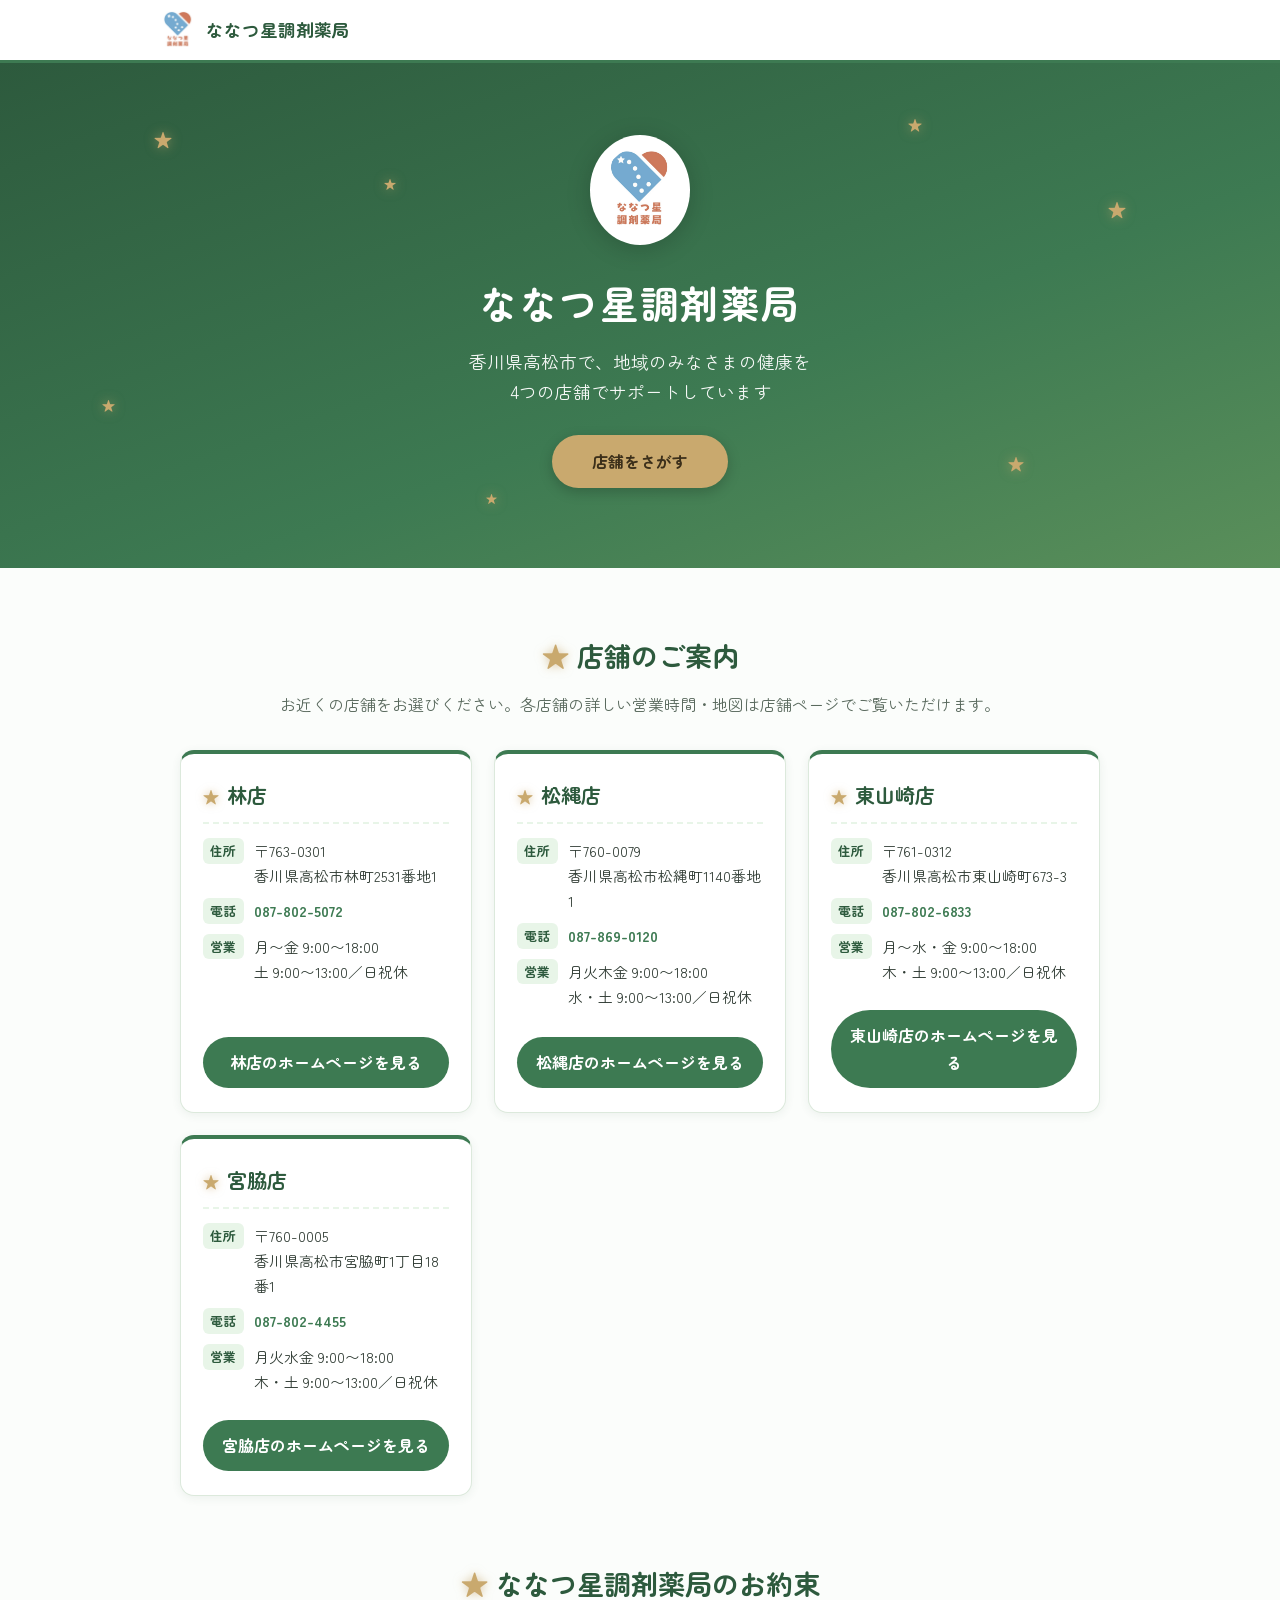
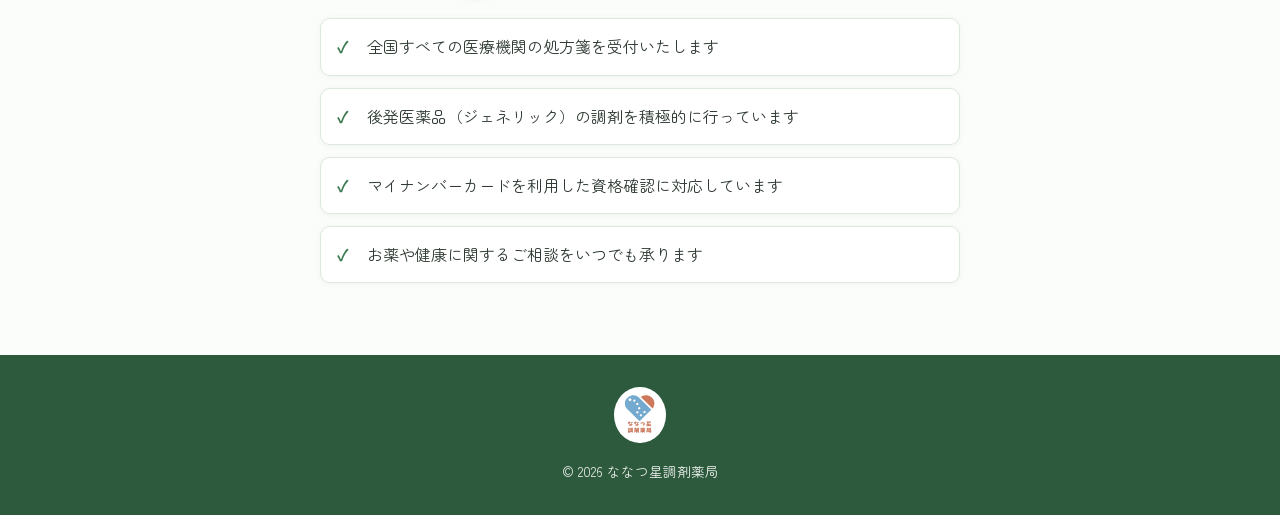
==== index.html @ d6afdfb5 "公式トップページ（4店舗ポータル）に置き換え 旧林店リダイレクトページを廃止し、ななつ星調剤薬局の公式トップ （林店・松縄店・東山崎店・宮脇店の案内ポータル）を配置。 sitemap.xml を追加し" ====
<!DOCTYPE html>
<html lang="ja">
<head>
  <meta charset="UTF-8">
  <meta name="viewport" content="width=device-width, initial-scale=1.0">
  <title>ななつ星調剤薬局｜香川県高松市の調剤薬局（林店・松縄店・東山崎店・宮脇店）</title>
  <meta name="description" content="ななつ星調剤薬局の公式サイト。香川県高松市に林店・松縄店・東山崎店・宮脇店の4店舗を展開。全国の処方箋を受付、後発医薬品の調剤も積極的に行っています。">
  <link rel="canonical" href="https://nanatsuboshi-pharmacy.github.io/">
  <meta property="og:title" content="ななつ星調剤薬局｜香川県高松市の調剤薬局">
  <meta property="og:description" content="香川県高松市の調剤薬局。林店・松縄店・東山崎店・宮脇店の4店舗でみなさまの健康をサポートします。">
  <meta property="og:type" content="website">
  <meta property="og:url" content="https://nanatsuboshi-pharmacy.github.io/">
  <meta property="og:locale" content="ja_JP">
  <link rel="preconnect" href="https://fonts.googleapis.com">
  <link rel="preconnect" href="https://fonts.gstatic.com" crossorigin>
  <link href="https://fonts.googleapis.com/css2?family=Zen+Maru+Gothic:wght@400;500;700&family=Noto+Sans+JP:wght@400;500;700&display=swap" rel="stylesheet">
  <link rel="stylesheet" href="style.css">
  <script type="application/ld+json">
  {
    "@context": "https://schema.org",
    "@type": "Organization",
    "name": "ななつ星調剤薬局",
    "url": "https://nanatsuboshi-pharmacy.github.io/",
    "logo": "https://nanatsuboshi-pharmacy.github.io/images/logo.png",
    "address": { "@type": "PostalAddress", "addressRegion": "香川県", "addressLocality": "高松市" },
    "subOrganization": [
      { "@type": "Pharmacy", "name": "ななつ星調剤薬局 林店", "telephone": "+81-87-802-5072", "url": "https://nanatsuboshi-hayashimachi.pages.dev/", "address": { "@type": "PostalAddress", "postalCode": "763-0301", "addressRegion": "香川県", "addressLocality": "高松市", "streetAddress": "林町2531番地1" } },
      { "@type": "Pharmacy", "name": "ななつ星調剤薬局 松縄店", "telephone": "+81-87-869-0120", "url": "https://nanatsuboshi-matsunawa.pages.dev/", "address": { "@type": "PostalAddress", "postalCode": "760-0079", "addressRegion": "香川県", "addressLocality": "高松市", "streetAddress": "松縄町1140番地1" } },
      { "@type": "Pharmacy", "name": "ななつ星調剤薬局 東山崎店", "telephone": "+81-87-802-6833", "url": "https://nanatsuboshi-higashiyamasaki.pages.dev/", "address": { "@type": "PostalAddress", "postalCode": "761-0312", "addressRegion": "香川県", "addressLocality": "高松市", "streetAddress": "東山崎町673-3" } },
      { "@type": "Pharmacy", "name": "ななつ星調剤薬局 宮脇店", "telephone": "+81-87-802-4455", "url": "https://nanatsuboshi-miyawaki.pages.dev/", "address": { "@type": "PostalAddress", "postalCode": "760-0005", "addressRegion": "香川県", "addressLocality": "高松市", "streetAddress": "宮脇町1丁目18番1" } }
    ]
  }
  </script>
</head>
<body>

  <header class="site-header">
    <div class="header-inner">
      <img src="images/logo.png" alt="ななつ星調剤薬局" class="header-logo">
      <span class="header-title">ななつ星調剤薬局</span>
    </div>
  </header>

  <section class="hero">
    <div class="hero-stars" aria-hidden="true">
      <span class="hero-star s1">★</span>
      <span class="hero-star s2">★</span>
      <span class="hero-star s3">★</span>
      <span class="hero-star s4">★</span>
      <span class="hero-star s5">★</span>
      <span class="hero-star s6">★</span>
      <span class="hero-star s7">★</span>
    </div>
    <div class="hero-content">
      <img src="images/logo.png" alt="ななつ星調剤薬局のロゴ" class="hero-logo">
      <h1 class="hero-title">ななつ星調剤薬局</h1>
      <p class="hero-copy">香川県高松市で、地域のみなさまの健康を<br>4つの店舗でサポートしています</p>
      <a href="#stores" class="hero-cta">店舗をさがす</a>
    </div>
  </section>

  <main>
    <section id="stores" class="stores-section">
      <h2 class="section-title"><span class="title-star" aria-hidden="true">★</span>店舗のご案内</h2>
      <p class="section-lead">お近くの店舗をお選びください。各店舗の詳しい営業時間・地図は店舗ページでご覧いただけます。</p>

      <div class="store-grid">

        <article class="store-card">
          <h3 class="store-name">林店</h3>
          <dl class="store-info">
            <div><dt>住所</dt><dd>〒763-0301<br>香川県高松市林町2531番地1</dd></div>
            <div><dt>電話</dt><dd><a href="tel:0878025072">087-802-5072</a></dd></div>
            <div><dt>営業</dt><dd>月〜金 9:00〜18:00<br>土 9:00〜13:00／日祝休</dd></div>
          </dl>
          <a class="store-link" href="https://nanatsuboshi-hayashimachi.pages.dev/">林店のホームページを見る</a>
        </article>

        <article class="store-card">
          <h3 class="store-name">松縄店</h3>
          <dl class="store-info">
            <div><dt>住所</dt><dd>〒760-0079<br>香川県高松市松縄町1140番地1</dd></div>
            <div><dt>電話</dt><dd><a href="tel:0878690120">087-869-0120</a></dd></div>
            <div><dt>営業</dt><dd>月火木金 9:00〜18:00<br>水・土 9:00〜13:00／日祝休</dd></div>
          </dl>
          <a class="store-link" href="https://nanatsuboshi-matsunawa.pages.dev/">松縄店のホームページを見る</a>
        </article>

        <article class="store-card">
          <h3 class="store-name">東山崎店</h3>
          <dl class="store-info">
            <div><dt>住所</dt><dd>〒761-0312<br>香川県高松市東山崎町673-3</dd></div>
            <div><dt>電話</dt><dd><a href="tel:0878026833">087-802-6833</a></dd></div>
            <div><dt>営業</dt><dd>月〜水・金 9:00〜18:00<br>木・土 9:00〜13:00／日祝休</dd></div>
          </dl>
          <a class="store-link" href="https://nanatsuboshi-higashiyamasaki.pages.dev/">東山崎店のホームページを見る</a>
        </article>

        <article class="store-card">
          <h3 class="store-name">宮脇店</h3>
          <dl class="store-info">
            <div><dt>住所</dt><dd>〒760-0005<br>香川県高松市宮脇町1丁目18番1</dd></div>
            <div><dt>電話</dt><dd><a href="tel:0878024455">087-802-4455</a></dd></div>
            <div><dt>営業</dt><dd>月火水金 9:00〜18:00<br>木・土 9:00〜13:00／日祝休</dd></div>
          </dl>
          <a class="store-link" href="https://nanatsuboshi-miyawaki.pages.dev/">宮脇店のホームページを見る</a>
        </article>

      </div>
    </section>

    <section class="features-section">
      <h2 class="section-title"><span class="title-star" aria-hidden="true">★</span>ななつ星調剤薬局のお約束</h2>
      <ul class="feature-list">
        <li>全国すべての医療機関の処方箋を受付いたします</li>
        <li>後発医薬品（ジェネリック）の調剤を積極的に行っています</li>
        <li>マイナンバーカードを利用した資格確認に対応しています</li>
        <li>お薬や健康に関するご相談をいつでも承ります</li>
      </ul>
    </section>
  </main>

  <footer class="site-footer">
    <img src="images/logo.png" alt="" class="footer-logo">
    <p>© <span id="year">2026</span> ななつ星調剤薬局</p>
  </footer>

  <script>document.getElementById('year').textContent = new Date().getFullYear();</script>
</body>
</html>
---- style.css ----
:root {
  --green-dark: #2d5a3d;
  --green-main: #3d7a52;
  --green-soft: #5a8f5a;
  --green-bg: #e8f5e8;
  --gold: #c9a96e;
  --gold-soft: rgba(201, 169, 110, 0.6);
  --text: #2f3b33;
  --white: #ffffff;
}

* { margin: 0; padding: 0; box-sizing: border-box; }

body {
  font-family: "Zen Maru Gothic", "Noto Sans JP", sans-serif;
  color: var(--text);
  background: #fbfdfb;
  line-height: 1.7;
}

img { max-width: 100%; height: auto; }
a { color: var(--green-main); }

/* ヘッダー */
.site-header {
  background: var(--white);
  border-bottom: 3px solid var(--green-main);
  padding: 10px 16px;
  position: sticky;
  top: 0;
  z-index: 10;
}
.header-inner {
  max-width: 960px;
  margin: 0 auto;
  display: flex;
  align-items: center;
  gap: 10px;
}
.header-logo { height: 40px; width: auto; }
.header-title {
  font-weight: 700;
  color: var(--green-dark);
  font-size: 1.1rem;
}

/* ヒーロー */
.hero {
  position: relative;
  background: linear-gradient(160deg, var(--green-dark) 0%, var(--green-main) 60%, var(--green-soft) 100%);
  color: var(--white);
  text-align: center;
  padding: 72px 20px 80px;
  overflow: hidden;
}
.hero-stars { position: absolute; inset: 0; pointer-events: none; }
.hero-star {
  position: absolute;
  color: var(--gold);
  text-shadow: 0 0 12px var(--gold-soft);
  animation: twinkle 3s ease-in-out infinite;
  font-size: 18px;
}
.hero-star.s1 { top: 12%; left: 12%; animation-delay: 0s; }
.hero-star.s2 { top: 22%; left: 30%; font-size: 12px; animation-delay: .5s; }
.hero-star.s3 { top: 10%; right: 28%; font-size: 14px; animation-delay: 1s; }
.hero-star.s4 { top: 26%; right: 12%; animation-delay: 1.5s; }
.hero-star.s5 { bottom: 30%; left: 8%; font-size: 13px; animation-delay: 2s; }
.hero-star.s6 { bottom: 18%; right: 20%; font-size: 16px; animation-delay: .8s; }
.hero-star.s7 { bottom: 12%; left: 38%; font-size: 11px; animation-delay: 1.8s; }
@keyframes twinkle {
  0%, 100% { opacity: .45; transform: scale(1); }
  50% { opacity: 1; transform: scale(1.25); }
}

.hero-content { position: relative; max-width: 720px; margin: 0 auto; }
.hero-logo {
  height: 110px;
  width: auto;
  background: var(--white);
  border-radius: 50%;
  padding: 12px;
  box-shadow: 0 4px 24px rgba(0, 0, 0, 0.18);
}
.hero-title {
  margin-top: 18px;
  font-size: clamp(1.7rem, 5vw, 2.4rem);
  font-weight: 700;
  letter-spacing: 0.06em;
}
.hero-copy { margin-top: 12px; font-size: clamp(.95rem, 2.8vw, 1.1rem); opacity: .95; }
.hero-cta {
  display: inline-block;
  margin-top: 28px;
  background: var(--gold);
  color: #3b2f1a;
  font-weight: 700;
  text-decoration: none;
  padding: 13px 40px;
  border-radius: 999px;
  box-shadow: 0 4px 14px rgba(0, 0, 0, 0.2);
  transition: transform .2s ease, box-shadow .2s ease;
}
.hero-cta:hover { transform: translateY(-2px); box-shadow: 0 6px 18px rgba(0, 0, 0, 0.25); }

/* セクション共通 */
main { max-width: 960px; margin: 0 auto; padding: 0 20px; }
.section-title {
  text-align: center;
  color: var(--green-dark);
  font-size: clamp(1.3rem, 4vw, 1.7rem);
  margin: 64px 0 12px;
}
.title-star {
  color: var(--gold);
  margin-right: 8px;
  text-shadow: 0 0 10px var(--gold-soft);
}
.section-lead { text-align: center; color: #5a6a5e; margin-bottom: 32px; }

/* 店舗カード */
.store-grid {
  display: grid;
  grid-template-columns: repeat(auto-fit, minmax(260px, 1fr));
  gap: 22px;
}
.store-card {
  background: var(--white);
  border: 1px solid #dce9dc;
  border-top: 4px solid var(--green-main);
  border-radius: 14px;
  padding: 24px 22px;
  box-shadow: 0 2px 10px rgba(45, 90, 61, 0.08);
  display: flex;
  flex-direction: column;
  transition: transform .2s ease, box-shadow .2s ease;
}
.store-card:hover { transform: translateY(-3px); box-shadow: 0 8px 20px rgba(45, 90, 61, 0.15); }
.store-name {
  color: var(--green-dark);
  font-size: 1.25rem;
  padding-bottom: 10px;
  margin-bottom: 14px;
  border-bottom: 2px dashed var(--green-bg);
}
.store-name::before {
  content: "★";
  color: var(--gold);
  margin-right: 8px;
  font-size: 1rem;
  text-shadow: 0 0 8px var(--gold-soft);
}
.store-info { flex: 1; font-size: .92rem; }
.store-info > div { display: flex; gap: 10px; margin-bottom: 10px; }
.store-info dt {
  flex: 0 0 3.2em;
  background: var(--green-bg);
  color: var(--green-dark);
  font-weight: 700;
  text-align: center;
  border-radius: 6px;
  font-size: .8rem;
  height: fit-content;
  padding: 2px 0;
}
.store-info dd a { font-weight: 700; text-decoration: none; }
.store-link {
  display: block;
  text-align: center;
  margin-top: 16px;
  background: var(--green-main);
  color: var(--white);
  text-decoration: none;
  font-weight: 700;
  padding: 12px;
  border-radius: 999px;
  transition: background .2s ease;
}
.store-link:hover { background: var(--green-dark); }

/* お約束 */
.features-section { margin-bottom: 72px; }
.feature-list {
  max-width: 640px;
  margin: 0 auto;
  list-style: none;
}
.feature-list li {
  background: var(--white);
  border: 1px solid #dce9dc;
  border-radius: 10px;
  padding: 14px 18px 14px 46px;
  margin-bottom: 12px;
  position: relative;
  box-shadow: 0 1px 6px rgba(45, 90, 61, 0.06);
}
.feature-list li::before {
  content: "✓";
  position: absolute;
  left: 16px;
  color: var(--green-main);
  font-weight: 700;
}

/* フッター */
.site-footer {
  background: var(--green-dark);
  color: var(--white);
  text-align: center;
  padding: 32px 20px;
}
.footer-logo {
  height: 56px;
  width: auto;
  background: var(--white);
  border-radius: 50%;
  padding: 6px;
  margin-bottom: 10px;
}
.site-footer p { font-size: .85rem; opacity: .9; }

@media (max-width: 480px) {
  .hero { padding: 56px 16px 64px; }
  .hero-logo { height: 90px; }
}
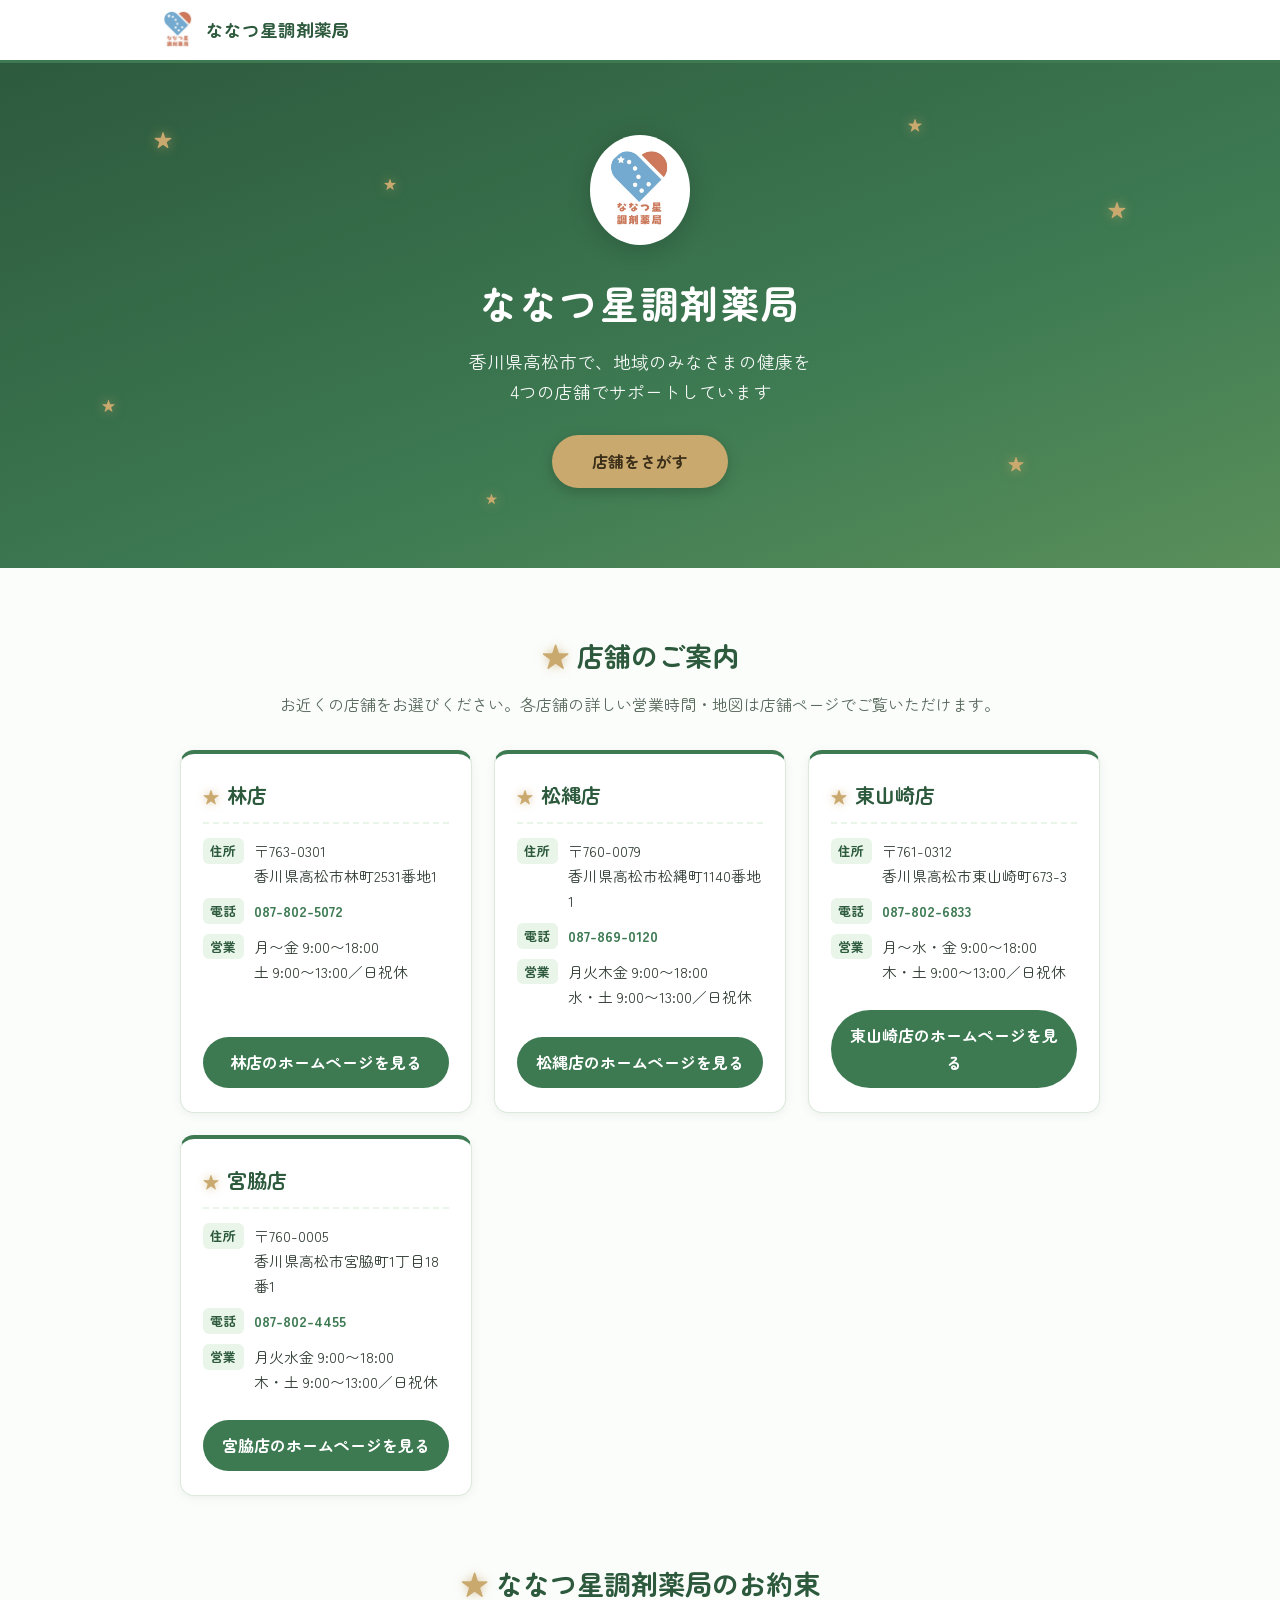
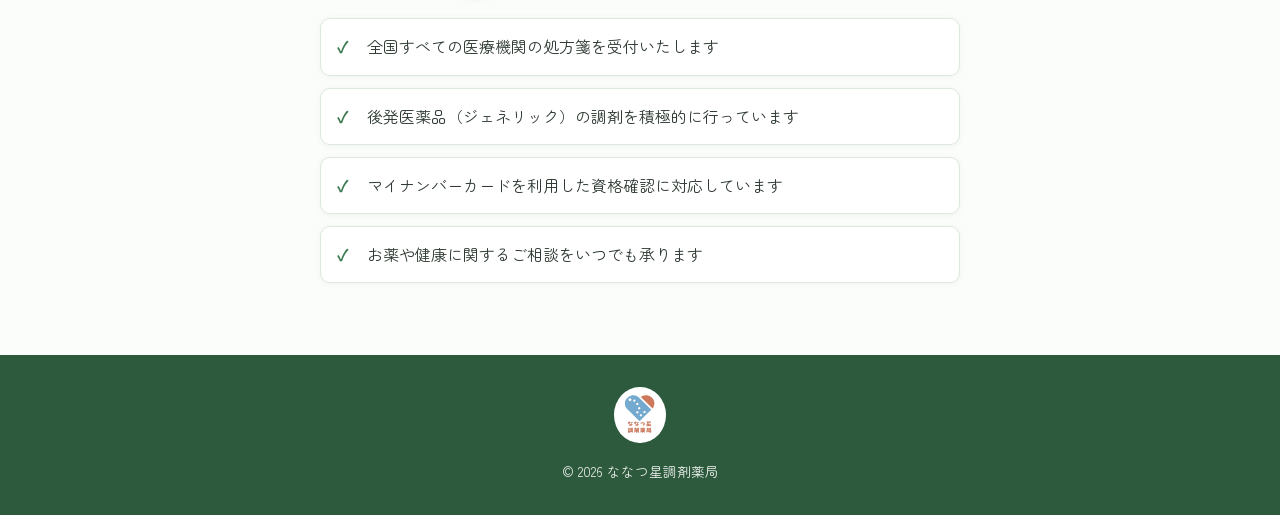
==== commit e7918909: "SEO改善: OGP画像・サイト名・Twitterカード情報を追加 SNS共有時にロゴ画像が表示されるよう og:image を追加。 あわせて og:site_name, twitter:card " ====
--- a/index.html
+++ b/index.html
@@ -11,6 +11,9 @@
   <meta property="og:type" content="website">
   <meta property="og:url" content="https://nanatsuboshi-pharmacy.github.io/">
   <meta property="og:locale" content="ja_JP">
+  <meta property="og:image" content="https://nanatsuboshi-pharmacy.github.io/images/logo.png">
+  <meta property="og:site_name" content="ななつ星調剤薬局">
+  <meta name="twitter:card" content="summary">
   <link rel="preconnect" href="https://fonts.googleapis.com">
   <link rel="preconnect" href="https://fonts.gstatic.com" crossorigin>
   <link href="https://fonts.googleapis.com/css2?family=Zen+Maru+Gothic:wght@400;500;700&family=Noto+Sans+JP:wght@400;500;700&display=swap" rel="stylesheet">
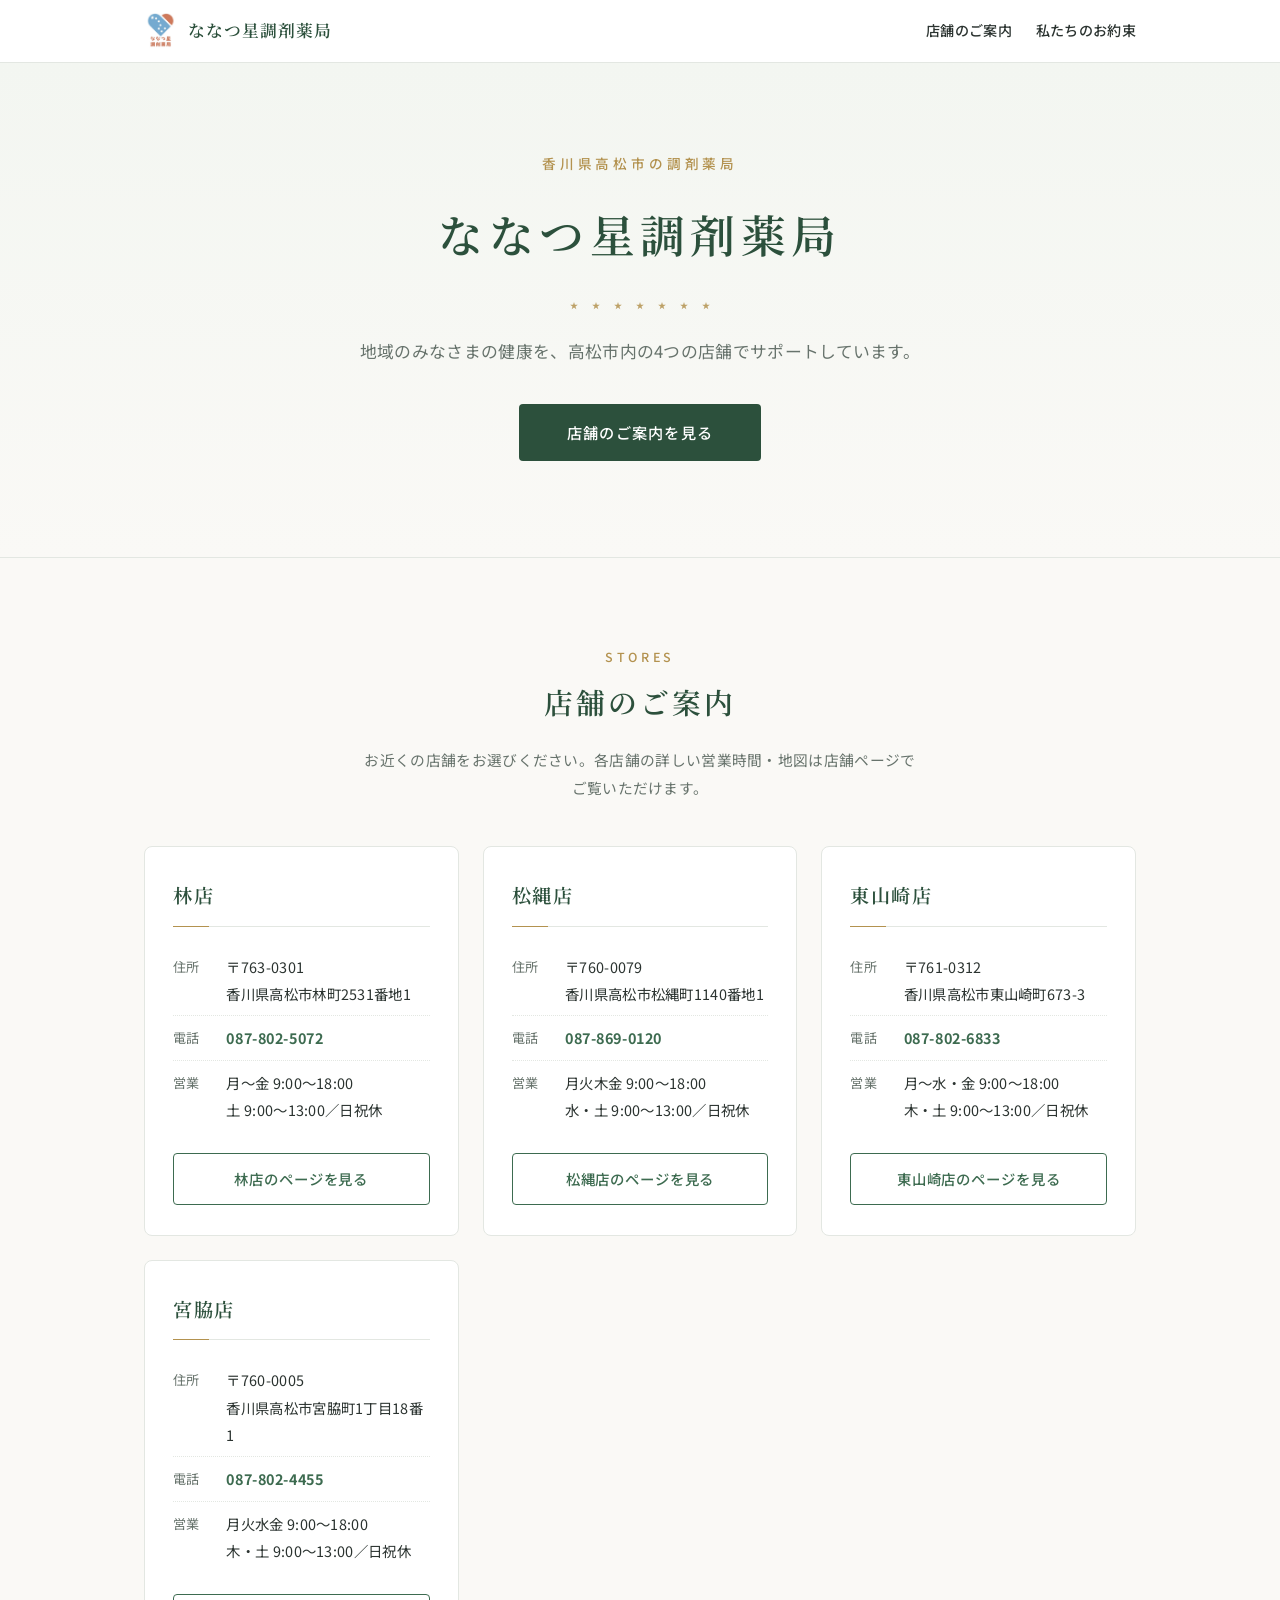
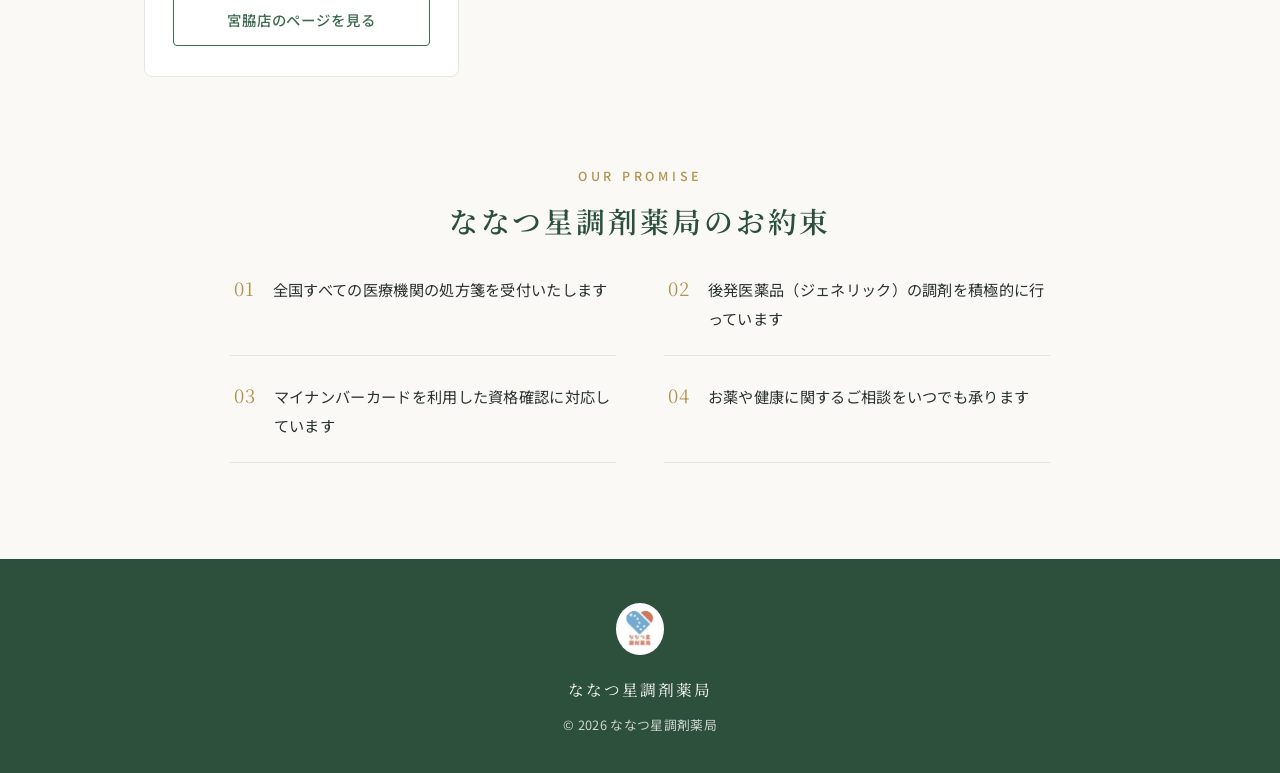
==== commit 9b18abeb: "デザイン全面リニューアル：落ち着いたプロフェッショナルな配色・書体に変更 Co-Authored-By: Claude Fable 5 <noreply@anthropic.com>" ====
--- a/index.html
+++ b/index.html
@@ -16,8 +16,16 @@
   <meta name="twitter:card" content="summary">
   <link rel="preconnect" href="https://fonts.googleapis.com">
   <link rel="preconnect" href="https://fonts.gstatic.com" crossorigin>
-  <link href="https://fonts.googleapis.com/css2?family=Zen+Maru+Gothic:wght@400;500;700&family=Noto+Sans+JP:wght@400;500;700&display=swap" rel="stylesheet">
+  <link href="https://fonts.googleapis.com/css2?family=Noto+Serif+JP:wght@500;600&family=Noto+Sans+JP:wght@400;500;700&display=swap" rel="stylesheet">
   <link rel="stylesheet" href="style.css">
+  <script type="application/ld+json">
+  {
+    "@context": "https://schema.org",
+    "@type": "WebSite",
+    "name": "ななつ星調剤薬局",
+    "url": "https://nanatsuboshi-pharmacy.github.io/"
+  }
+  </script>
   <script type="application/ld+json">
   {
     "@context": "https://schema.org",
@@ -39,32 +47,35 @@
 
   <header class="site-header">
     <div class="header-inner">
-      <img src="images/logo.png" alt="ななつ星調剤薬局" class="header-logo">
-      <span class="header-title">ななつ星調剤薬局</span>
+      <a href="#" class="header-brand">
+        <img src="images/logo.png" alt="ななつ星調剤薬局" class="header-logo">
+        <span class="header-title">ななつ星調剤薬局</span>
+      </a>
+      <nav class="header-nav" aria-label="サイト内メニュー">
+        <a href="#stores">店舗のご案内</a>
+        <a href="#promise">私たちのお約束</a>
+      </nav>
     </div>
   </header>
 
   <section class="hero">
-    <div class="hero-stars" aria-hidden="true">
-      <span class="hero-star s1">★</span>
-      <span class="hero-star s2">★</span>
-      <span class="hero-star s3">★</span>
-      <span class="hero-star s4">★</span>
-      <span class="hero-star s5">★</span>
-      <span class="hero-star s6">★</span>
-      <span class="hero-star s7">★</span>
-    </div>
-    <div class="hero-content">
-      <img src="images/logo.png" alt="ななつ星調剤薬局のロゴ" class="hero-logo">
+    <div class="hero-inner">
+      <p class="hero-eyebrow">香川県高松市の調剤薬局</p>
       <h1 class="hero-title">ななつ星調剤薬局</h1>
-      <p class="hero-copy">香川県高松市で、地域のみなさまの健康を<br>4つの店舗でサポートしています</p>
-      <a href="#stores" class="hero-cta">店舗をさがす</a>
+      <div class="hero-stars" aria-hidden="true">
+        <span></span><span></span><span></span><span></span><span></span><span></span><span></span>
+      </div>
+      <p class="hero-copy">地域のみなさまの健康を、高松市内の4つの店舗でサポートしています。</p>
+      <a href="#stores" class="hero-cta">店舗のご案内を見る</a>
     </div>
   </section>
 
   <main>
     <section id="stores" class="stores-section">
-      <h2 class="section-title"><span class="title-star" aria-hidden="true">★</span>店舗のご案内</h2>
+      <div class="section-head">
+        <p class="section-en">STORES</p>
+        <h2 class="section-title">店舗のご案内</h2>
+      </div>
       <p class="section-lead">お近くの店舗をお選びください。各店舗の詳しい営業時間・地図は店舗ページでご覧いただけます。</p>
 
       <div class="store-grid">
@@ -76,7 +87,7 @@
             <div><dt>電話</dt><dd><a href="tel:0878025072">087-802-5072</a></dd></div>
             <div><dt>営業</dt><dd>月〜金 9:00〜18:00<br>土 9:00〜13:00／日祝休</dd></div>
           </dl>
-          <a class="store-link" href="https://nanatsuboshi-hayashimachi.pages.dev/">林店のホームページを見る</a>
+          <a class="store-link" href="https://nanatsuboshi-hayashimachi.pages.dev/">林店のページを見る</a>
         </article>
 
         <article class="store-card">
@@ -86,7 +97,7 @@
             <div><dt>電話</dt><dd><a href="tel:0878690120">087-869-0120</a></dd></div>
             <div><dt>営業</dt><dd>月火木金 9:00〜18:00<br>水・土 9:00〜13:00／日祝休</dd></div>
           </dl>
-          <a class="store-link" href="https://nanatsuboshi-matsunawa.pages.dev/">松縄店のホームページを見る</a>
+          <a class="store-link" href="https://nanatsuboshi-matsunawa.pages.dev/">松縄店のページを見る</a>
         </article>
 
         <article class="store-card">
@@ -96,7 +107,7 @@
             <div><dt>電話</dt><dd><a href="tel:0878026833">087-802-6833</a></dd></div>
             <div><dt>営業</dt><dd>月〜水・金 9:00〜18:00<br>木・土 9:00〜13:00／日祝休</dd></div>
           </dl>
-          <a class="store-link" href="https://nanatsuboshi-higashiyamasaki.pages.dev/">東山崎店のホームページを見る</a>
+          <a class="store-link" href="https://nanatsuboshi-higashiyamasaki.pages.dev/">東山崎店のページを見る</a>
         </article>
 
         <article class="store-card">
@@ -106,26 +117,42 @@
             <div><dt>電話</dt><dd><a href="tel:0878024455">087-802-4455</a></dd></div>
             <div><dt>営業</dt><dd>月火水金 9:00〜18:00<br>木・土 9:00〜13:00／日祝休</dd></div>
           </dl>
-          <a class="store-link" href="https://nanatsuboshi-miyawaki.pages.dev/">宮脇店のホームページを見る</a>
+          <a class="store-link" href="https://nanatsuboshi-miyawaki.pages.dev/">宮脇店のページを見る</a>
         </article>
 
       </div>
     </section>
 
-    <section class="features-section">
-      <h2 class="section-title"><span class="title-star" aria-hidden="true">★</span>ななつ星調剤薬局のお約束</h2>
-      <ul class="feature-list">
-        <li>全国すべての医療機関の処方箋を受付いたします</li>
-        <li>後発医薬品（ジェネリック）の調剤を積極的に行っています</li>
-        <li>マイナンバーカードを利用した資格確認に対応しています</li>
-        <li>お薬や健康に関するご相談をいつでも承ります</li>
-      </ul>
+    <section id="promise" class="promise-section">
+      <div class="section-head">
+        <p class="section-en">OUR PROMISE</p>
+        <h2 class="section-title">ななつ星調剤薬局のお約束</h2>
+      </div>
+      <div class="promise-grid">
+        <div class="promise-item">
+          <p class="promise-num">01</p>
+          <p class="promise-text">全国すべての医療機関の処方箋を受付いたします</p>
+        </div>
+        <div class="promise-item">
+          <p class="promise-num">02</p>
+          <p class="promise-text">後発医薬品（ジェネリック）の調剤を積極的に行っています</p>
+        </div>
+        <div class="promise-item">
+          <p class="promise-num">03</p>
+          <p class="promise-text">マイナンバーカードを利用した資格確認に対応しています</p>
+        </div>
+        <div class="promise-item">
+          <p class="promise-num">04</p>
+          <p class="promise-text">お薬や健康に関するご相談をいつでも承ります</p>
+        </div>
+      </div>
     </section>
   </main>
 
   <footer class="site-footer">
     <img src="images/logo.png" alt="" class="footer-logo">
-    <p>© <span id="year">2026</span> ななつ星調剤薬局</p>
+    <p class="footer-name">ななつ星調剤薬局</p>
+    <p class="footer-copy">© <span id="year">2026</span> ななつ星調剤薬局</p>
   </footer>
 
   <script>document.getElementById('year').textContent = new Date().getFullYear();</script>
--- a/style.css
+++ b/style.css
@@ -1,225 +1,272 @@
 :root {
-  --green-dark: #2d5a3d;
-  --green-main: #3d7a52;
-  --green-soft: #5a8f5a;
-  --green-bg: #e8f5e8;
-  --gold: #c9a96e;
-  --gold-soft: rgba(201, 169, 110, 0.6);
-  --text: #2f3b33;
+  --green-dark: #2c503c;
+  --green: #3d6b50;
+  --green-pale: #f0f4ef;
+  --gold: #b3924f;
+  --ink: #2b3330;
+  --sub: #67736c;
+  --line: #e3e7e2;
+  --bg: #faf9f6;
   --white: #ffffff;
 }
 
 * { margin: 0; padding: 0; box-sizing: border-box; }
 
+html { scroll-behavior: smooth; }
+
 body {
-  font-family: "Zen Maru Gothic", "Noto Sans JP", sans-serif;
-  color: var(--text);
-  background: #fbfdfb;
-  line-height: 1.7;
+  font-family: "Noto Sans JP", sans-serif;
+  color: var(--ink);
+  background: var(--bg);
+  line-height: 1.9;
+  letter-spacing: 0.02em;
+  font-size: 15.5px;
 }
 
 img { max-width: 100%; height: auto; }
-a { color: var(--green-main); }
+a { color: var(--green); }
 
 /* ヘッダー */
 .site-header {
-  background: var(--white);
-  border-bottom: 3px solid var(--green-main);
-  padding: 10px 16px;
+  background: rgba(255, 255, 255, 0.96);
+  border-bottom: 1px solid var(--line);
   position: sticky;
   top: 0;
   z-index: 10;
+  backdrop-filter: blur(6px);
 }
 .header-inner {
-  max-width: 960px;
+  max-width: 1040px;
   margin: 0 auto;
+  padding: 12px 24px;
+  display: flex;
+  align-items: center;
+  justify-content: space-between;
+  gap: 16px;
+}
+.header-brand {
   display: flex;
   align-items: center;
   gap: 10px;
-}
-.header-logo { height: 40px; width: auto; }
+  text-decoration: none;
+}
+.header-logo { height: 38px; width: auto; }
 .header-title {
-  font-weight: 700;
-  color: var(--green-dark);
-  font-size: 1.1rem;
-}
+  font-family: "Noto Serif JP", serif;
+  font-weight: 600;
+  color: var(--green-dark);
+  font-size: 1.05rem;
+  letter-spacing: 0.06em;
+}
+.header-nav { display: flex; gap: 24px; }
+.header-nav a {
+  color: var(--ink);
+  text-decoration: none;
+  font-size: 0.88rem;
+  font-weight: 500;
+  padding: 4px 0;
+  border-bottom: 2px solid transparent;
+  transition: border-color 0.2s ease, color 0.2s ease;
+}
+.header-nav a:hover { color: var(--green); border-bottom-color: var(--gold); }
 
 /* ヒーロー */
 .hero {
-  position: relative;
-  background: linear-gradient(160deg, var(--green-dark) 0%, var(--green-main) 60%, var(--green-soft) 100%);
-  color: var(--white);
-  text-align: center;
-  padding: 72px 20px 80px;
-  overflow: hidden;
-}
-.hero-stars { position: absolute; inset: 0; pointer-events: none; }
-.hero-star {
-  position: absolute;
+  background: linear-gradient(180deg, #f3f6f1 0%, var(--bg) 100%);
+  border-bottom: 1px solid var(--line);
+  text-align: center;
+  padding: 88px 24px 96px;
+}
+.hero-inner { max-width: 720px; margin: 0 auto; }
+.hero-eyebrow {
   color: var(--gold);
-  text-shadow: 0 0 12px var(--gold-soft);
-  animation: twinkle 3s ease-in-out infinite;
-  font-size: 18px;
-}
-.hero-star.s1 { top: 12%; left: 12%; animation-delay: 0s; }
-.hero-star.s2 { top: 22%; left: 30%; font-size: 12px; animation-delay: .5s; }
-.hero-star.s3 { top: 10%; right: 28%; font-size: 14px; animation-delay: 1s; }
-.hero-star.s4 { top: 26%; right: 12%; animation-delay: 1.5s; }
-.hero-star.s5 { bottom: 30%; left: 8%; font-size: 13px; animation-delay: 2s; }
-.hero-star.s6 { bottom: 18%; right: 20%; font-size: 16px; animation-delay: .8s; }
-.hero-star.s7 { bottom: 12%; left: 38%; font-size: 11px; animation-delay: 1.8s; }
-@keyframes twinkle {
-  0%, 100% { opacity: .45; transform: scale(1); }
-  50% { opacity: 1; transform: scale(1.25); }
-}
-
-.hero-content { position: relative; max-width: 720px; margin: 0 auto; }
-.hero-logo {
-  height: 110px;
-  width: auto;
-  background: var(--white);
-  border-radius: 50%;
-  padding: 12px;
-  box-shadow: 0 4px 24px rgba(0, 0, 0, 0.18);
+  font-size: 0.85rem;
+  font-weight: 500;
+  letter-spacing: 0.28em;
 }
 .hero-title {
-  margin-top: 18px;
-  font-size: clamp(1.7rem, 5vw, 2.4rem);
-  font-weight: 700;
-  letter-spacing: 0.06em;
-}
-.hero-copy { margin-top: 12px; font-size: clamp(.95rem, 2.8vw, 1.1rem); opacity: .95; }
+  font-family: "Noto Serif JP", serif;
+  font-weight: 600;
+  color: var(--green-dark);
+  font-size: clamp(1.9rem, 5.5vw, 2.8rem);
+  letter-spacing: 0.12em;
+  margin-top: 14px;
+}
+.hero-stars {
+  display: flex;
+  justify-content: center;
+  gap: 14px;
+  margin: 26px 0;
+}
+.hero-stars span {
+  width: 8px;
+  height: 8px;
+  background: var(--gold);
+  clip-path: polygon(50% 0%, 61% 35%, 98% 35%, 68% 57%, 79% 91%, 50% 70%, 21% 91%, 32% 57%, 2% 35%, 39% 35%);
+  opacity: 0.85;
+}
+.hero-copy {
+  color: var(--sub);
+  font-size: clamp(0.95rem, 2.6vw, 1.05rem);
+}
 .hero-cta {
   display: inline-block;
-  margin-top: 28px;
-  background: var(--gold);
-  color: #3b2f1a;
-  font-weight: 700;
-  text-decoration: none;
-  padding: 13px 40px;
-  border-radius: 999px;
-  box-shadow: 0 4px 14px rgba(0, 0, 0, 0.2);
-  transition: transform .2s ease, box-shadow .2s ease;
-}
-.hero-cta:hover { transform: translateY(-2px); box-shadow: 0 6px 18px rgba(0, 0, 0, 0.25); }
+  margin-top: 36px;
+  background: var(--green-dark);
+  color: var(--white);
+  text-decoration: none;
+  font-weight: 500;
+  font-size: 0.95rem;
+  letter-spacing: 0.08em;
+  padding: 14px 48px;
+  border-radius: 4px;
+  transition: background 0.2s ease;
+}
+.hero-cta:hover { background: var(--green); }
 
 /* セクション共通 */
-main { max-width: 960px; margin: 0 auto; padding: 0 20px; }
+main { max-width: 1040px; margin: 0 auto; padding: 0 24px; }
+.section-head { text-align: center; margin-top: 88px; }
+.section-en {
+  color: var(--gold);
+  font-size: 0.78rem;
+  font-weight: 500;
+  letter-spacing: 0.3em;
+}
 .section-title {
-  text-align: center;
-  color: var(--green-dark);
-  font-size: clamp(1.3rem, 4vw, 1.7rem);
-  margin: 64px 0 12px;
-}
-.title-star {
-  color: var(--gold);
-  margin-right: 8px;
-  text-shadow: 0 0 10px var(--gold-soft);
-}
-.section-lead { text-align: center; color: #5a6a5e; margin-bottom: 32px; }
+  font-family: "Noto Serif JP", serif;
+  font-weight: 600;
+  color: var(--green-dark);
+  font-size: clamp(1.4rem, 4vw, 1.8rem);
+  letter-spacing: 0.1em;
+  margin-top: 6px;
+}
+.section-lead {
+  text-align: center;
+  color: var(--sub);
+  font-size: 0.92rem;
+  margin: 16px auto 44px;
+  max-width: 560px;
+}
 
 /* 店舗カード */
 .store-grid {
   display: grid;
-  grid-template-columns: repeat(auto-fit, minmax(260px, 1fr));
-  gap: 22px;
+  grid-template-columns: repeat(auto-fit, minmax(280px, 1fr));
+  gap: 24px;
 }
 .store-card {
   background: var(--white);
-  border: 1px solid #dce9dc;
-  border-top: 4px solid var(--green-main);
-  border-radius: 14px;
-  padding: 24px 22px;
-  box-shadow: 0 2px 10px rgba(45, 90, 61, 0.08);
+  border: 1px solid var(--line);
+  border-radius: 8px;
+  padding: 30px 28px;
   display: flex;
   flex-direction: column;
-  transition: transform .2s ease, box-shadow .2s ease;
-}
-.store-card:hover { transform: translateY(-3px); box-shadow: 0 8px 20px rgba(45, 90, 61, 0.15); }
+  transition: box-shadow 0.25s ease;
+}
+.store-card:hover { box-shadow: 0 6px 24px rgba(44, 80, 60, 0.1); }
 .store-name {
-  color: var(--green-dark);
-  font-size: 1.25rem;
-  padding-bottom: 10px;
-  margin-bottom: 14px;
-  border-bottom: 2px dashed var(--green-bg);
-}
-.store-name::before {
-  content: "★";
-  color: var(--gold);
-  margin-right: 8px;
-  font-size: 1rem;
-  text-shadow: 0 0 8px var(--gold-soft);
-}
-.store-info { flex: 1; font-size: .92rem; }
-.store-info > div { display: flex; gap: 10px; margin-bottom: 10px; }
+  font-family: "Noto Serif JP", serif;
+  font-weight: 600;
+  color: var(--green-dark);
+  font-size: 1.2rem;
+  letter-spacing: 0.08em;
+  padding-bottom: 12px;
+  margin-bottom: 18px;
+  border-bottom: 1px solid var(--line);
+  position: relative;
+}
+.store-name::after {
+  content: "";
+  position: absolute;
+  left: 0;
+  bottom: -1px;
+  width: 36px;
+  height: 1px;
+  background: var(--gold);
+}
+.store-info { flex: 1; font-size: 0.9rem; }
+.store-info > div {
+  display: flex;
+  gap: 14px;
+  padding: 8px 0;
+  border-bottom: 1px dotted var(--line);
+}
+.store-info > div:last-child { border-bottom: none; }
 .store-info dt {
-  flex: 0 0 3.2em;
-  background: var(--green-bg);
-  color: var(--green-dark);
-  font-weight: 700;
-  text-align: center;
-  border-radius: 6px;
-  font-size: .8rem;
-  height: fit-content;
-  padding: 2px 0;
-}
-.store-info dd a { font-weight: 700; text-decoration: none; }
+  flex: 0 0 3em;
+  color: var(--sub);
+  font-size: 0.82rem;
+  padding-top: 2px;
+}
+.store-info dd a { font-weight: 700; text-decoration: none; letter-spacing: 0.04em; }
 .store-link {
   display: block;
   text-align: center;
-  margin-top: 16px;
-  background: var(--green-main);
-  color: var(--white);
-  text-decoration: none;
-  font-weight: 700;
-  padding: 12px;
-  border-radius: 999px;
-  transition: background .2s ease;
-}
-.store-link:hover { background: var(--green-dark); }
+  margin-top: 22px;
+  border: 1px solid var(--green);
+  color: var(--green);
+  background: transparent;
+  text-decoration: none;
+  font-weight: 500;
+  font-size: 0.9rem;
+  letter-spacing: 0.06em;
+  padding: 11px;
+  border-radius: 4px;
+  transition: background 0.2s ease, color 0.2s ease;
+}
+.store-link:hover { background: var(--green); color: var(--white); }
 
 /* お約束 */
-.features-section { margin-bottom: 72px; }
-.feature-list {
-  max-width: 640px;
+.promise-section { margin-bottom: 96px; }
+.promise-grid {
+  max-width: 820px;
   margin: 0 auto;
-  list-style: none;
-}
-.feature-list li {
-  background: var(--white);
-  border: 1px solid #dce9dc;
-  border-radius: 10px;
-  padding: 14px 18px 14px 46px;
-  margin-bottom: 12px;
-  position: relative;
-  box-shadow: 0 1px 6px rgba(45, 90, 61, 0.06);
-}
-.feature-list li::before {
-  content: "✓";
-  position: absolute;
-  left: 16px;
-  color: var(--green-main);
-  font-weight: 700;
-}
+  display: grid;
+  grid-template-columns: 1fr 1fr;
+  gap: 0 48px;
+}
+.promise-item {
+  display: flex;
+  align-items: baseline;
+  gap: 18px;
+  padding: 22px 4px;
+  border-bottom: 1px solid var(--line);
+}
+.promise-num {
+  font-family: "Noto Serif JP", serif;
+  color: var(--gold);
+  font-size: 1.15rem;
+  letter-spacing: 0.05em;
+}
+.promise-text { font-size: 0.95rem; }
 
 /* フッター */
 .site-footer {
   background: var(--green-dark);
   color: var(--white);
   text-align: center;
-  padding: 32px 20px;
+  padding: 44px 24px 36px;
 }
 .footer-logo {
-  height: 56px;
+  height: 52px;
   width: auto;
   background: var(--white);
   border-radius: 50%;
   padding: 6px;
-  margin-bottom: 10px;
-}
-.site-footer p { font-size: .85rem; opacity: .9; }
-
-@media (max-width: 480px) {
-  .hero { padding: 56px 16px 64px; }
-  .hero-logo { height: 90px; }
-}
+}
+.footer-name {
+  font-family: "Noto Serif JP", serif;
+  letter-spacing: 0.12em;
+  margin-top: 12px;
+  font-size: 0.98rem;
+}
+.footer-copy { font-size: 0.8rem; opacity: 0.75; margin-top: 8px; }
+
+@media (max-width: 640px) {
+  .header-nav { display: none; }
+  .hero { padding: 64px 20px 72px; }
+  .section-head { margin-top: 64px; }
+  .promise-grid { grid-template-columns: 1fr; }
+  .promise-section { margin-bottom: 72px; }
+}
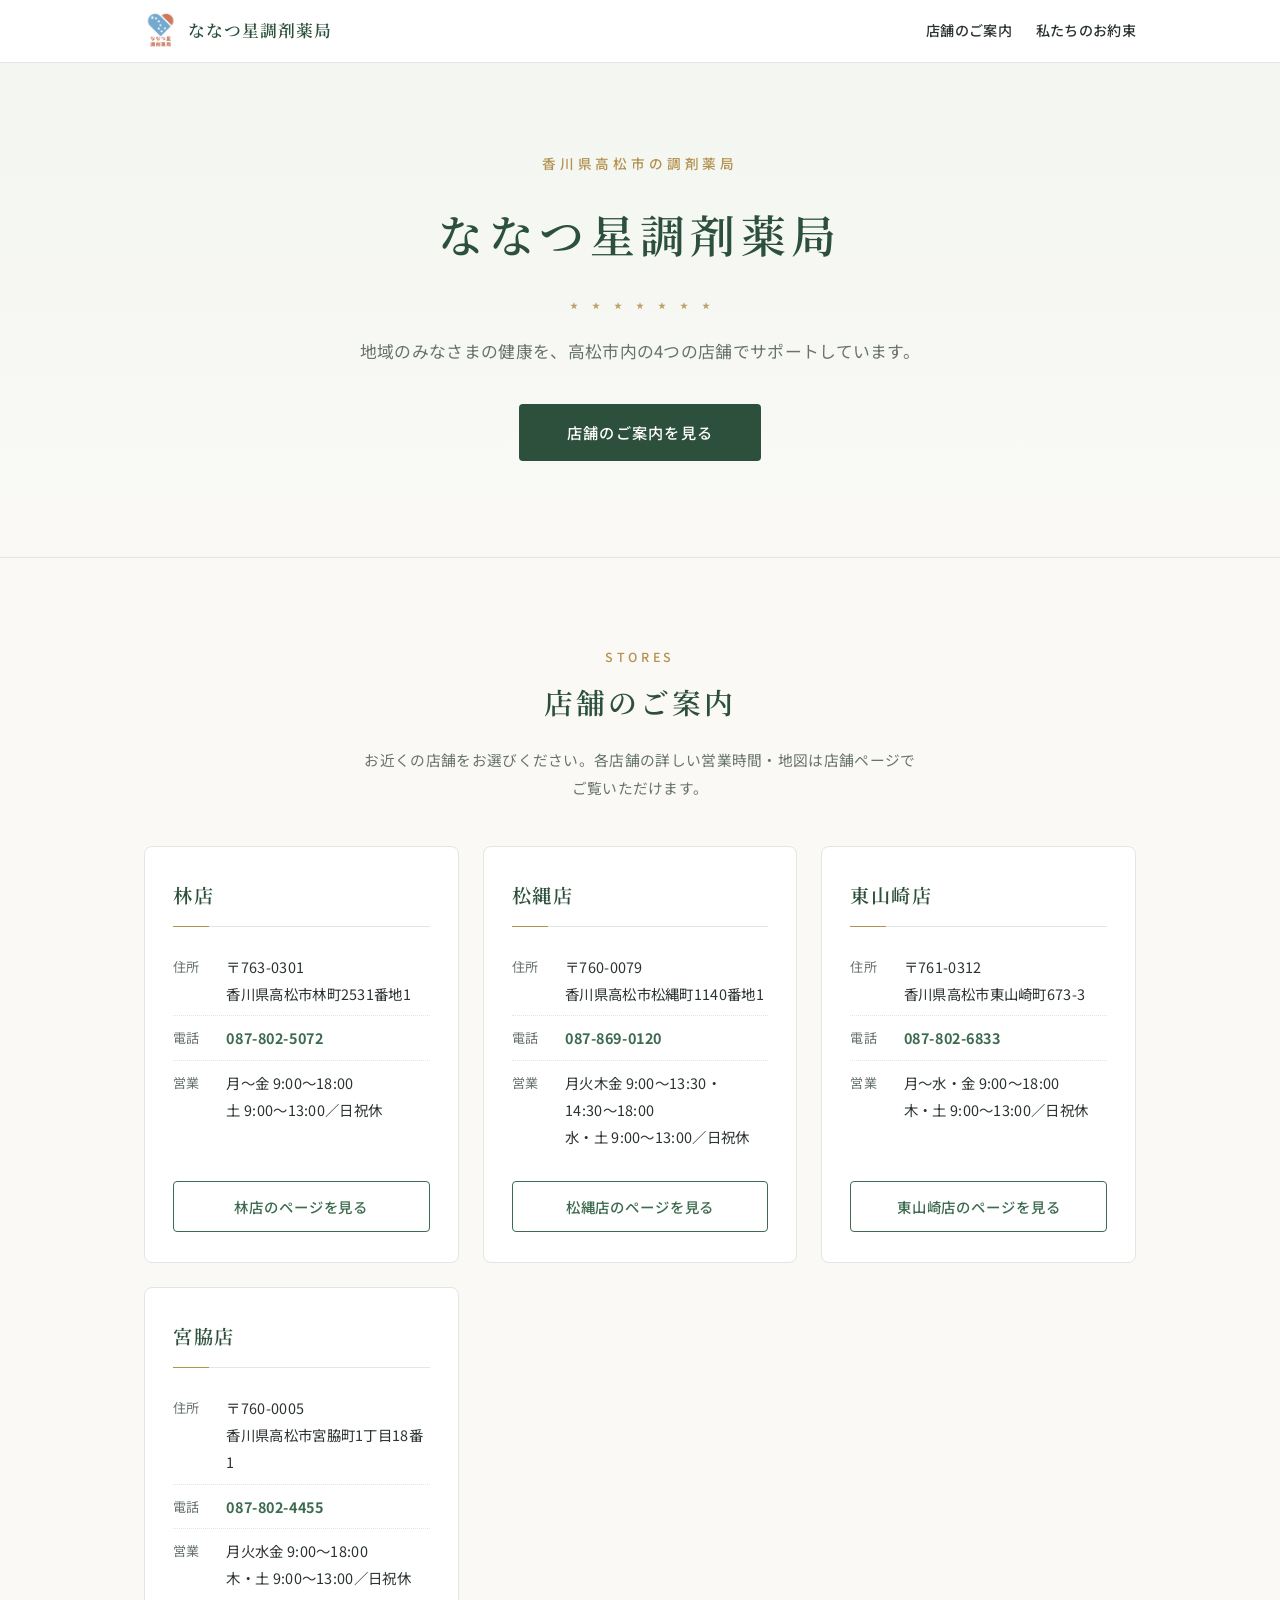
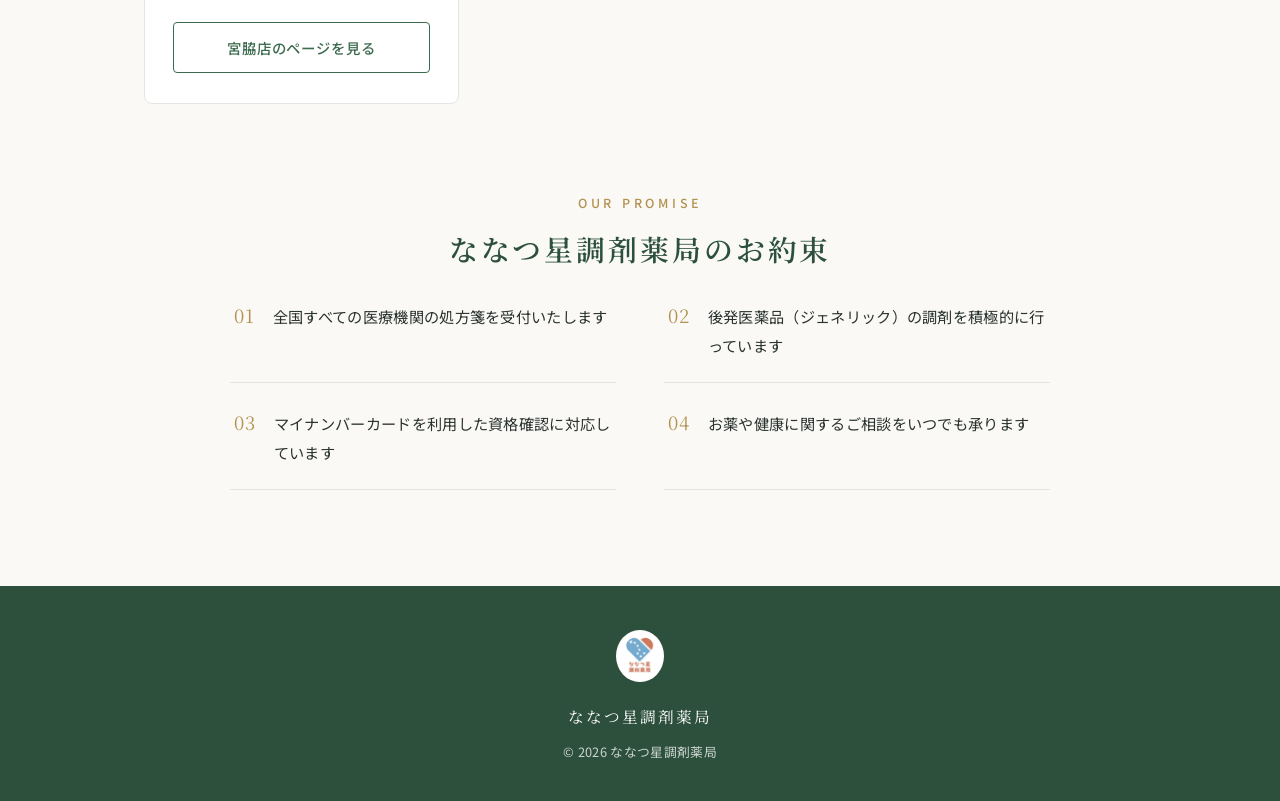
==== commit 94875b2b: "松縄店の営業時間に昼休み閉局（13:30〜14:30）を反映 Co-Authored-By: Claude Fable 5 <noreply@anthropic.com>" ====
--- a/index.html
+++ b/index.html
@@ -95,7 +95,7 @@
           <dl class="store-info">
             <div><dt>住所</dt><dd>〒760-0079<br>香川県高松市松縄町1140番地1</dd></div>
             <div><dt>電話</dt><dd><a href="tel:0878690120">087-869-0120</a></dd></div>
-            <div><dt>営業</dt><dd>月火木金 9:00〜18:00<br>水・土 9:00〜13:00／日祝休</dd></div>
+            <div><dt>営業</dt><dd>月火木金 9:00〜13:30・14:30〜18:00<br>水・土 9:00〜13:00／日祝休</dd></div>
           </dl>
           <a class="store-link" href="https://nanatsuboshi-matsunawa.pages.dev/">松縄店のページを見る</a>
         </article>
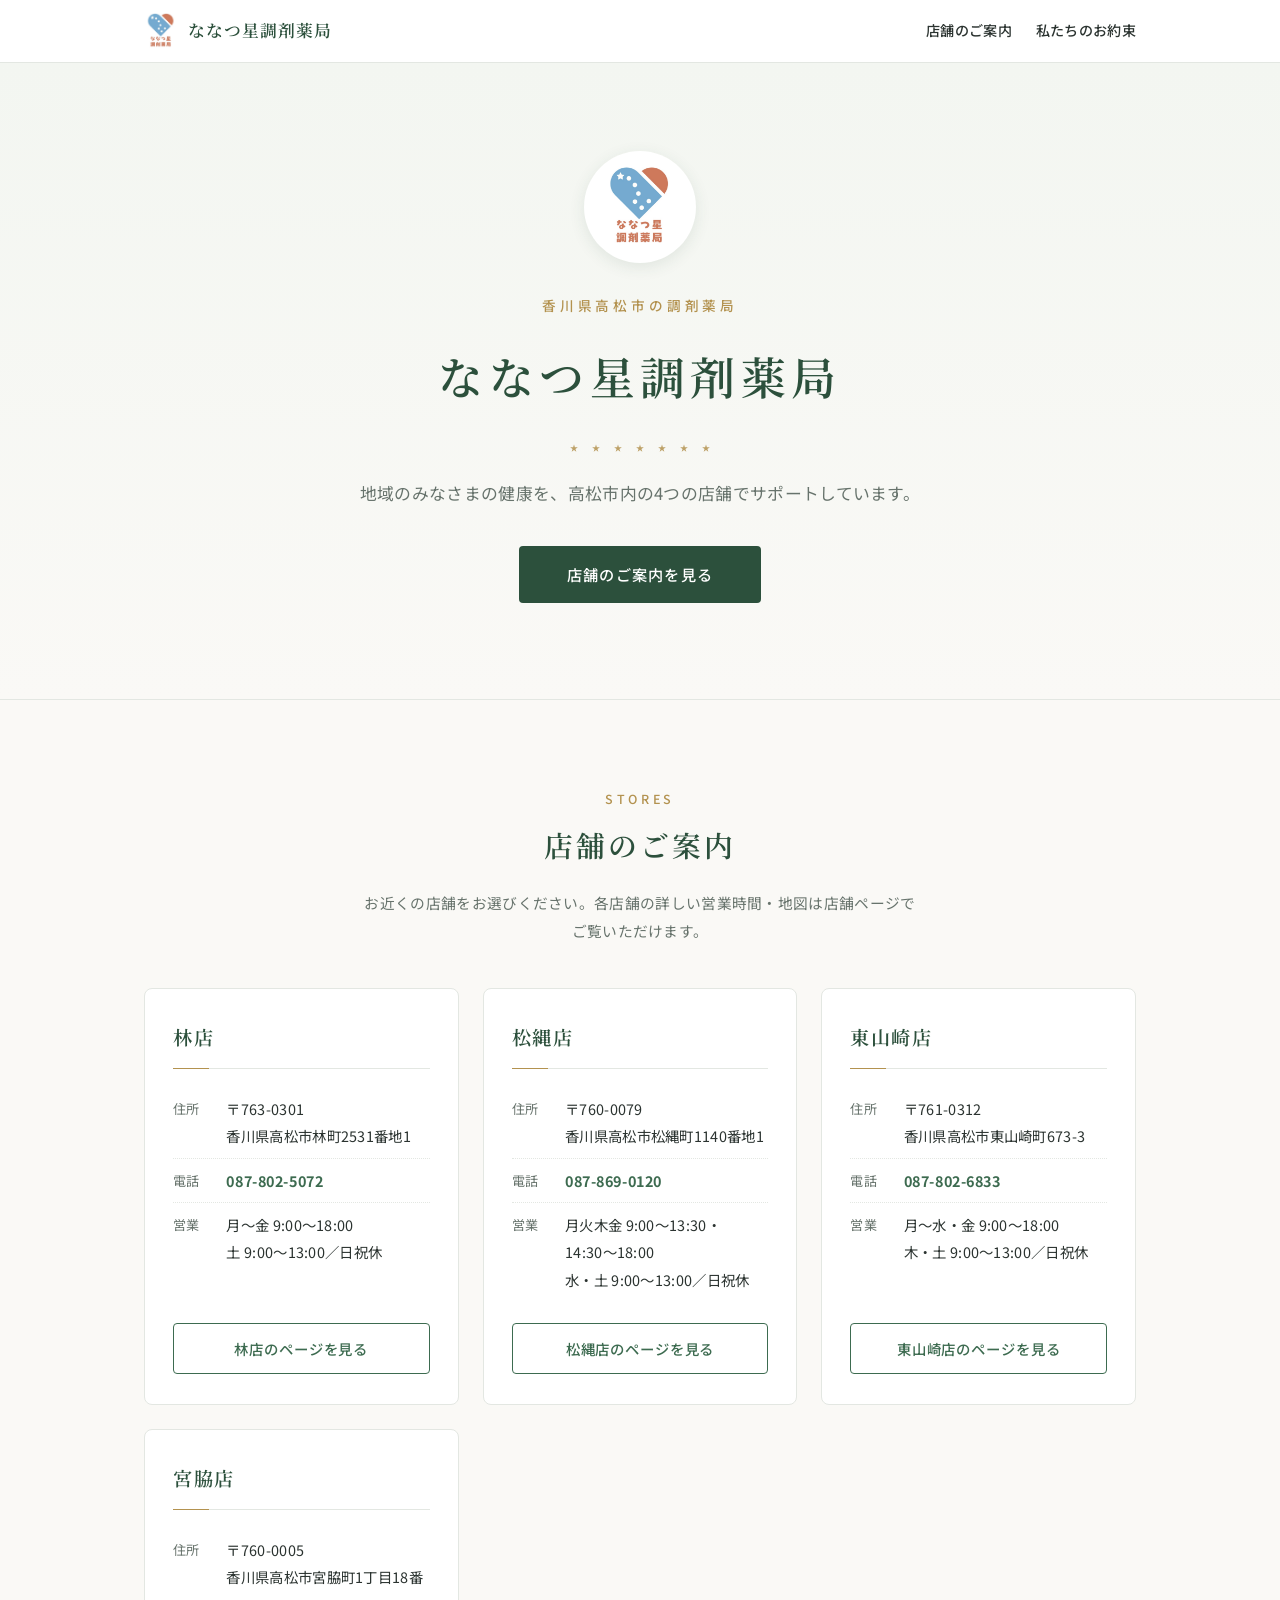
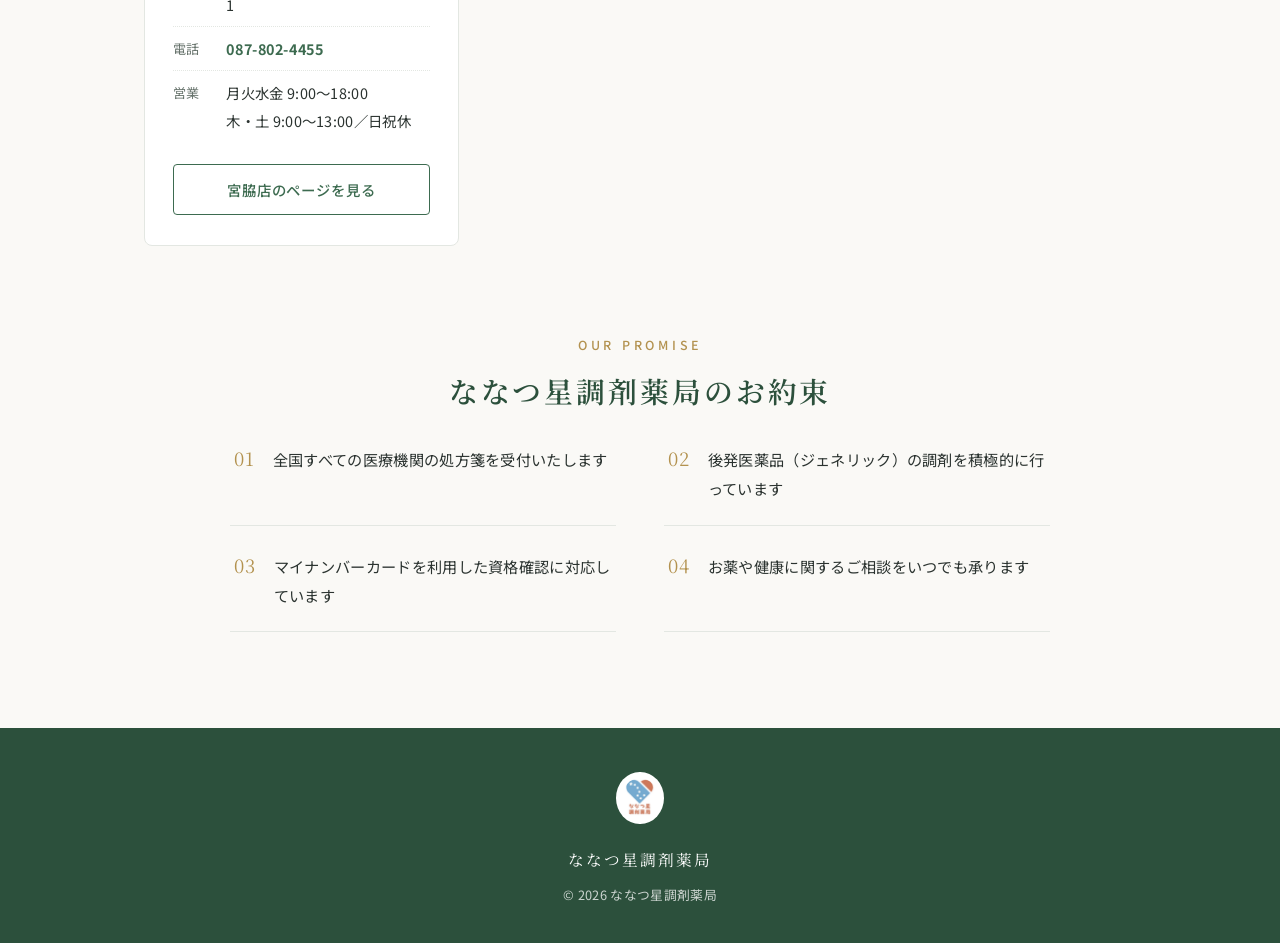
==== commit 836896c0: "ヒーローセクションにロゴを追加（白丸バッジスタイル） Co-Authored-By: Claude Fable 5 <noreply@anthropic.com>" ====
--- a/index.html
+++ b/index.html
@@ -60,6 +60,7 @@
 
   <section class="hero">
     <div class="hero-inner">
+      <img src="images/logo.png" alt="" class="hero-logo">
       <p class="hero-eyebrow">香川県高松市の調剤薬局</p>
       <h1 class="hero-title">ななつ星調剤薬局</h1>
       <div class="hero-stars" aria-hidden="true">
--- a/style.css
+++ b/style.css
@@ -78,6 +78,16 @@
   padding: 88px 24px 96px;
 }
 .hero-inner { max-width: 720px; margin: 0 auto; }
+.hero-logo {
+  width: 112px;
+  height: 112px;
+  object-fit: contain;
+  background: var(--white);
+  border-radius: 50%;
+  padding: 12px;
+  box-shadow: 0 4px 16px rgba(44, 80, 60, 0.1);
+  margin-bottom: 22px;
+}
 .hero-eyebrow {
   color: var(--gold);
   font-size: 0.85rem;
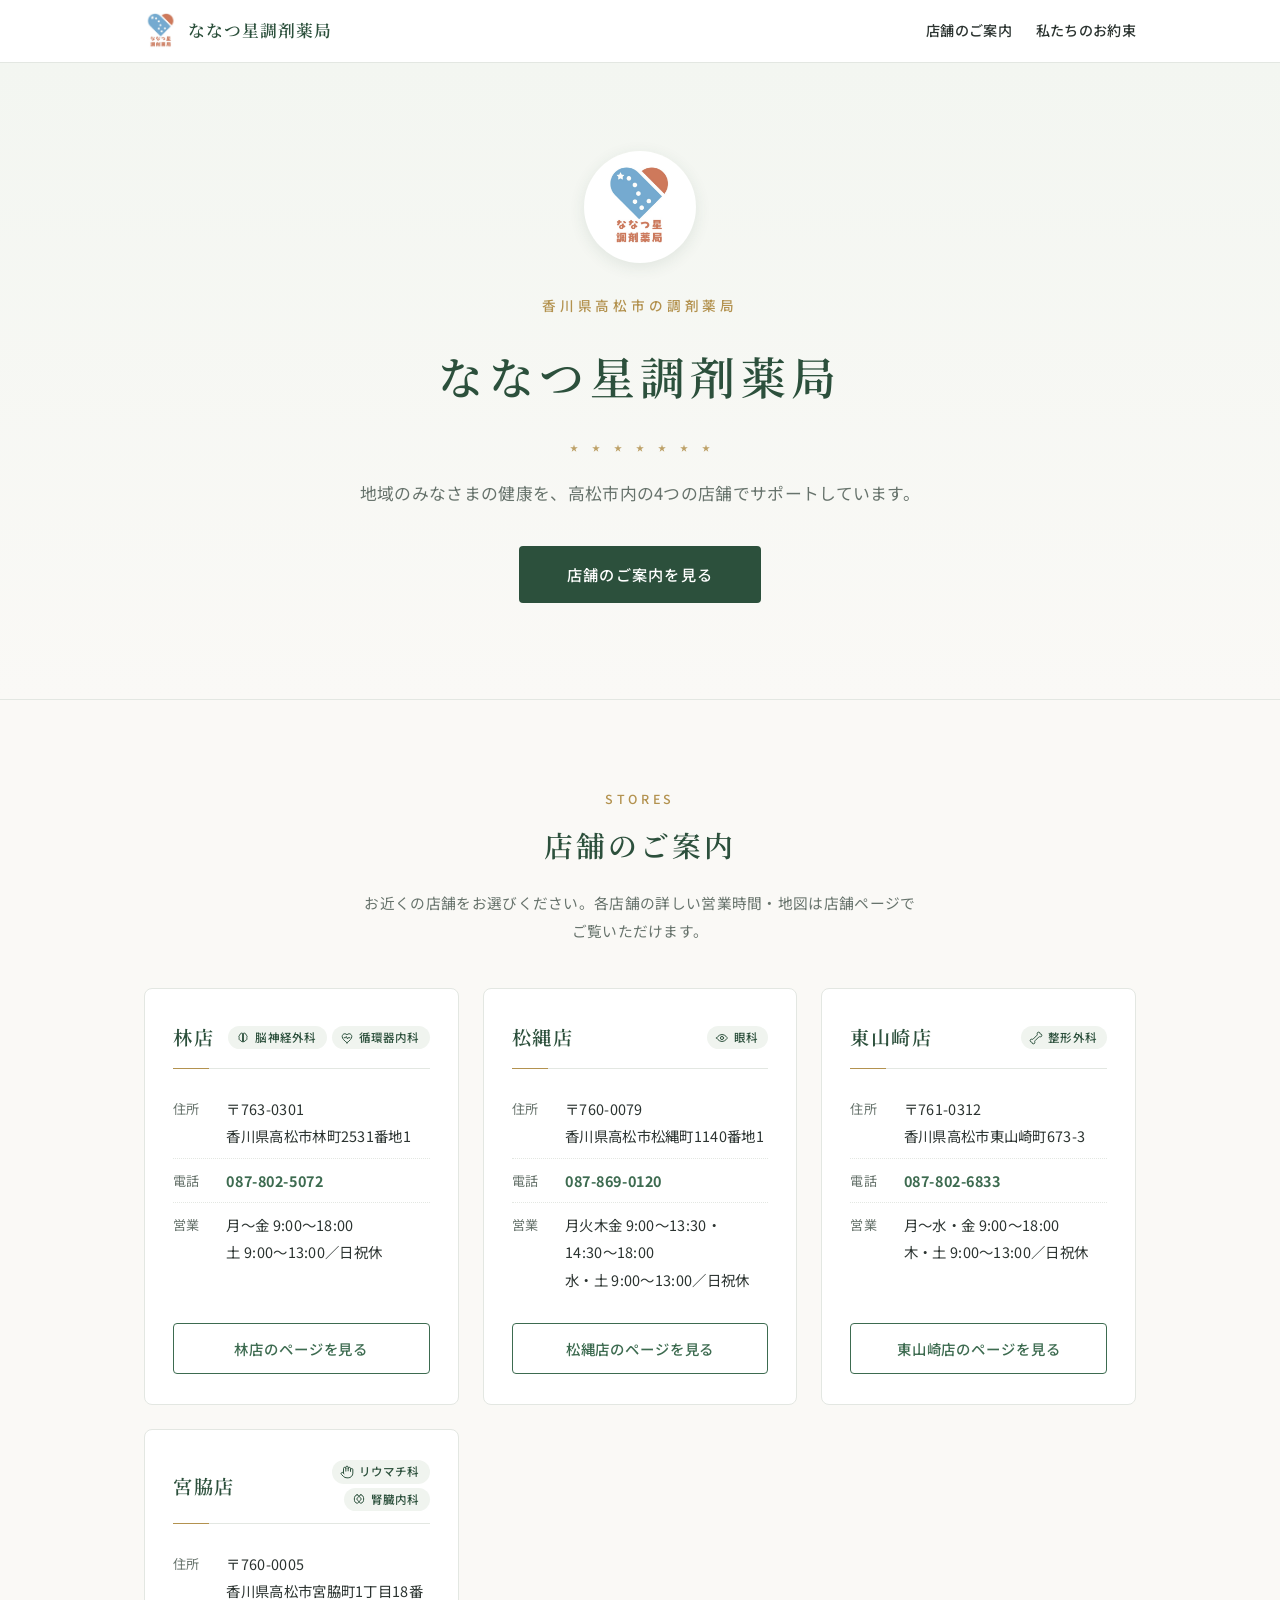
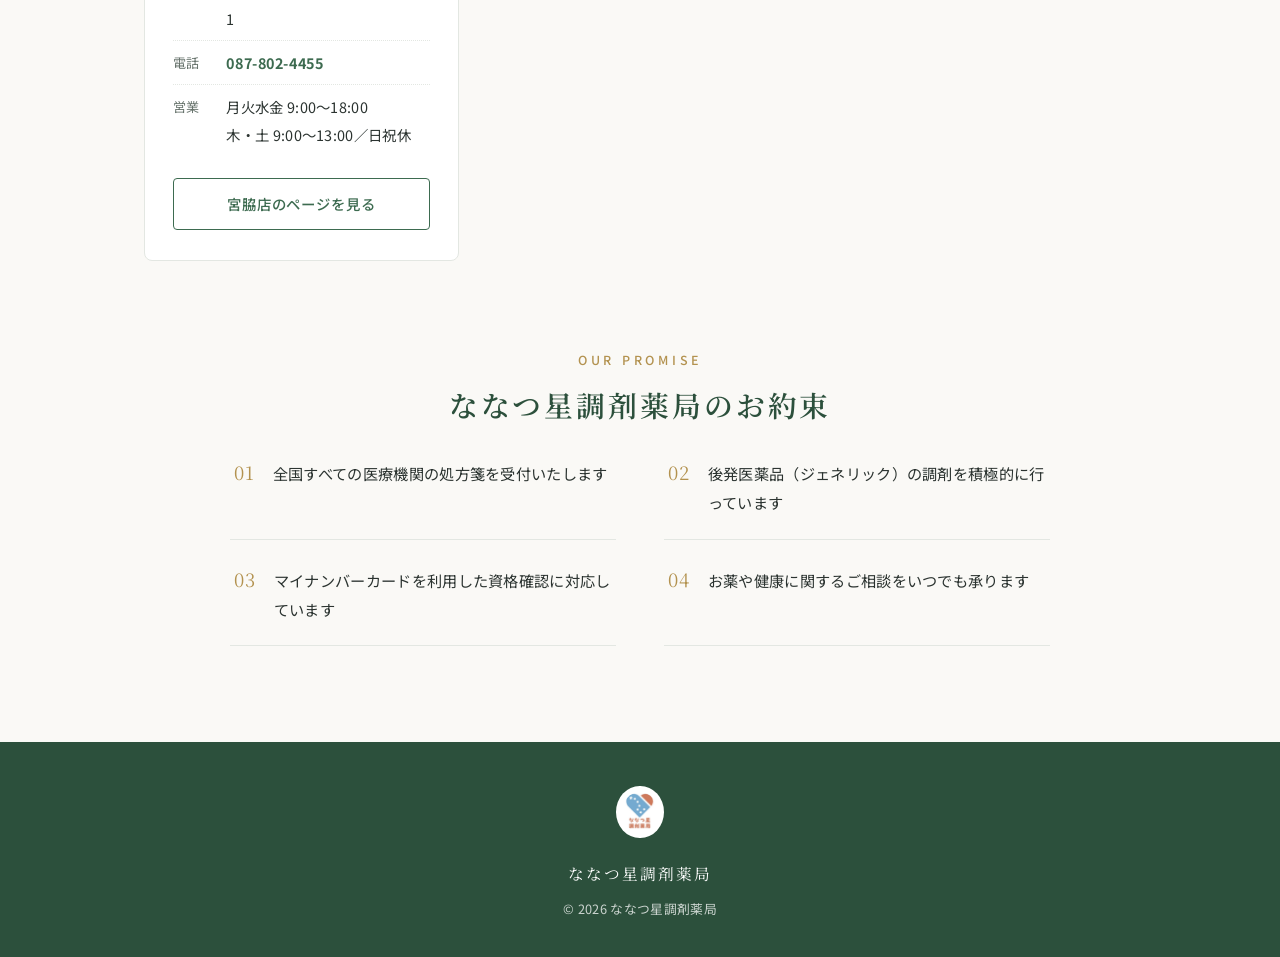
==== commit e16a7d41: "店舗カードに門前クリニックの診療科ピクトグラムバッジを追加 Co-Authored-By: Claude Fable 5 <noreply@anthropic.com>" ====
--- a/index.html
+++ b/index.html
@@ -45,6 +45,35 @@
 </head>
 <body>
 
+  <svg xmlns="http://www.w3.org/2000/svg" style="display:none" aria-hidden="true">
+    <symbol id="ic-brain" viewBox="0 0 24 24" fill="none" stroke="currentColor" stroke-width="1.7" stroke-linecap="round" stroke-linejoin="round">
+      <path d="M12 4.7c-.9-1-2.4-1.4-3.7-.7-1 .6-1.6 1.7-1.5 2.9-1.1.4-1.9 1.5-1.9 2.8 0 .8.3 1.6.9 2.1-.6.8-.7 1.8-.3 2.7.4 1 1.4 1.7 2.5 1.7.3 1.3 1.4 2.2 2.8 2.2.4 0 .8-.1 1.2-.3z"/>
+      <path d="M12 4.7c.9-1 2.4-1.4 3.7-.7 1 .6 1.6 1.7 1.5 2.9 1.1.4 1.9 1.5 1.9 2.8 0 .8-.3 1.6-.9 2.1.6.8.7 1.8.3 2.7-.4 1-1.4 1.7-2.5 1.7-.3 1.3-1.4 2.2-2.8 2.2-.4 0-.8-.1-1.2-.3z"/>
+      <path d="M12 4.7v13.4"/>
+    </symbol>
+    <symbol id="ic-heart" viewBox="0 0 24 24" fill="none" stroke="currentColor" stroke-width="1.7" stroke-linecap="round" stroke-linejoin="round">
+      <path d="M12 20.2C7.2 16.4 3.8 13.2 3.8 9.5c0-2.7 2-4.8 4.5-4.8 1.5 0 2.9.7 3.7 1.9.8-1.2 2.2-1.9 3.7-1.9 2.5 0 4.5 2.1 4.5 4.8 0 3.7-3.4 6.9-8.2 10.7z"/>
+      <path d="M7.2 11.5h2.4l1.2-2.2 2 4.2 1.3-2h2.7"/>
+    </symbol>
+    <symbol id="ic-eye" viewBox="0 0 24 24" fill="none" stroke="currentColor" stroke-width="1.7" stroke-linecap="round" stroke-linejoin="round">
+      <path d="M2.8 12S6.2 6 12 6s9.2 6 9.2 6-3.4 6-9.2 6S2.8 12 2.8 12z"/>
+      <circle cx="12" cy="12" r="2.7"/>
+    </symbol>
+    <symbol id="ic-bone" viewBox="0 0 24 24" fill="none" stroke="currentColor" stroke-width="1.7" stroke-linecap="round" stroke-linejoin="round">
+      <path d="M17 10c.7-.7 1.69 0 2.5 0a2.5 2.5 0 1 0 0-5 .5.5 0 0 1-.5-.5 2.5 2.5 0 1 0-5 0c0 .81.7 1.8 0 2.5l-7 7c-.7.7-1.69 0-2.5 0a2.5 2.5 0 0 0 0 5c.28 0 .5.22.5.5a2.5 2.5 0 1 0 5 0c0-.81-.7-1.8 0-2.5Z"/>
+    </symbol>
+    <symbol id="ic-hand" viewBox="0 0 24 24" fill="none" stroke="currentColor" stroke-width="1.7" stroke-linecap="round" stroke-linejoin="round">
+      <path d="M18 11V6a2 2 0 0 0-2-2a2 2 0 0 0-2 2"/>
+      <path d="M14 10V4a2 2 0 0 0-2-2a2 2 0 0 0-2 2v2"/>
+      <path d="M10 10.5V6a2 2 0 0 0-2-2a2 2 0 0 0-2 2v8"/>
+      <path d="M18 8a2 2 0 1 1 4 0v6a8 8 0 0 1-8 8h-2c-2.8 0-4.5-.86-5.99-2.34l-3.6-3.6a2 2 0 0 1 2.83-2.82L7 15"/>
+    </symbol>
+    <symbol id="ic-kidney" viewBox="0 0 24 24" fill="none" stroke="currentColor" stroke-width="1.7" stroke-linecap="round" stroke-linejoin="round">
+      <path d="M8.8 4.8C5.8 4.8 4 8 4 12s1.8 7.2 4.8 7.2c1.6 0 2.7-1.1 2.7-2.6 0-1.2-.8-1.8-1.8-2.3-.9-.5-1.4-1-1.4-2.3s.5-1.8 1.4-2.3c1-.5 1.8-1.1 1.8-2.3 0-1.5-1.1-2.6-2.7-2.6z"/>
+      <path d="M15.2 4.8c3 0 4.8 3.2 4.8 7.2s-1.8 7.2-4.8 7.2c-1.6 0-2.7-1.1-2.7-2.6 0-1.2.8-1.8 1.8-2.3.9-.5 1.4-1 1.4-2.3s-.5-1.8-1.4-2.3c-1-.5-1.8-1.1-1.8-2.3 0-1.5 1.1-2.6 2.7-2.6z"/>
+    </symbol>
+  </svg>
+
   <header class="site-header">
     <div class="header-inner">
       <a href="#" class="header-brand">
@@ -82,7 +111,13 @@
       <div class="store-grid">
 
         <article class="store-card">
-          <h3 class="store-name">林店</h3>
+          <div class="store-head">
+            <h3 class="store-name">林店</h3>
+            <p class="store-depts" aria-label="門前の診療科">
+              <span class="dept"><svg aria-hidden="true"><use href="#ic-brain"/></svg>脳神経外科</span>
+              <span class="dept"><svg aria-hidden="true"><use href="#ic-heart"/></svg>循環器内科</span>
+            </p>
+          </div>
           <dl class="store-info">
             <div><dt>住所</dt><dd>〒763-0301<br>香川県高松市林町2531番地1</dd></div>
             <div><dt>電話</dt><dd><a href="tel:0878025072">087-802-5072</a></dd></div>
@@ -92,7 +127,12 @@
         </article>
 
         <article class="store-card">
-          <h3 class="store-name">松縄店</h3>
+          <div class="store-head">
+            <h3 class="store-name">松縄店</h3>
+            <p class="store-depts" aria-label="門前の診療科">
+              <span class="dept"><svg aria-hidden="true"><use href="#ic-eye"/></svg>眼科</span>
+            </p>
+          </div>
           <dl class="store-info">
             <div><dt>住所</dt><dd>〒760-0079<br>香川県高松市松縄町1140番地1</dd></div>
             <div><dt>電話</dt><dd><a href="tel:0878690120">087-869-0120</a></dd></div>
@@ -102,7 +142,12 @@
         </article>
 
         <article class="store-card">
-          <h3 class="store-name">東山崎店</h3>
+          <div class="store-head">
+            <h3 class="store-name">東山崎店</h3>
+            <p class="store-depts" aria-label="門前の診療科">
+              <span class="dept"><svg aria-hidden="true"><use href="#ic-bone"/></svg>整形外科</span>
+            </p>
+          </div>
           <dl class="store-info">
             <div><dt>住所</dt><dd>〒761-0312<br>香川県高松市東山崎町673-3</dd></div>
             <div><dt>電話</dt><dd><a href="tel:0878026833">087-802-6833</a></dd></div>
@@ -112,7 +157,13 @@
         </article>
 
         <article class="store-card">
-          <h3 class="store-name">宮脇店</h3>
+          <div class="store-head">
+            <h3 class="store-name">宮脇店</h3>
+            <p class="store-depts" aria-label="門前の診療科">
+              <span class="dept"><svg aria-hidden="true"><use href="#ic-hand"/></svg>リウマチ科</span>
+              <span class="dept"><svg aria-hidden="true"><use href="#ic-kidney"/></svg>腎臓内科</span>
+            </p>
+          </div>
           <dl class="store-info">
             <div><dt>住所</dt><dd>〒760-0005<br>香川県高松市宮脇町1丁目18番1</dd></div>
             <div><dt>電話</dt><dd><a href="tel:0878024455">087-802-4455</a></dd></div>
--- a/style.css
+++ b/style.css
@@ -175,18 +175,17 @@
   transition: box-shadow 0.25s ease;
 }
 .store-card:hover { box-shadow: 0 6px 24px rgba(44, 80, 60, 0.1); }
-.store-name {
-  font-family: "Noto Serif JP", serif;
-  font-weight: 600;
-  color: var(--green-dark);
-  font-size: 1.2rem;
-  letter-spacing: 0.08em;
+.store-head {
+  display: flex;
+  align-items: center;
+  justify-content: space-between;
+  gap: 6px 10px;
   padding-bottom: 12px;
   margin-bottom: 18px;
   border-bottom: 1px solid var(--line);
   position: relative;
 }
-.store-name::after {
+.store-head::after {
   content: "";
   position: absolute;
   left: 0;
@@ -195,6 +194,35 @@
   height: 1px;
   background: var(--gold);
 }
+.store-name {
+  font-family: "Noto Serif JP", serif;
+  font-weight: 600;
+  color: var(--green-dark);
+  font-size: 1.2rem;
+  letter-spacing: 0.08em;
+  flex: none;
+}
+.store-depts {
+  display: flex;
+  flex-wrap: wrap;
+  justify-content: flex-end;
+  gap: 4px 5px;
+}
+.dept {
+  display: inline-flex;
+  align-items: center;
+  gap: 5px;
+  background: var(--green-pale);
+  color: var(--green-dark);
+  border-radius: 999px;
+  padding: 3px 10px 3px 8px;
+  font-size: 0.72rem;
+  font-weight: 500;
+  letter-spacing: 0.02em;
+  line-height: 1.5;
+  white-space: nowrap;
+}
+.dept svg { width: 14px; height: 14px; flex: none; }
 .store-info { flex: 1; font-size: 0.9rem; }
 .store-info > div {
   display: flex;
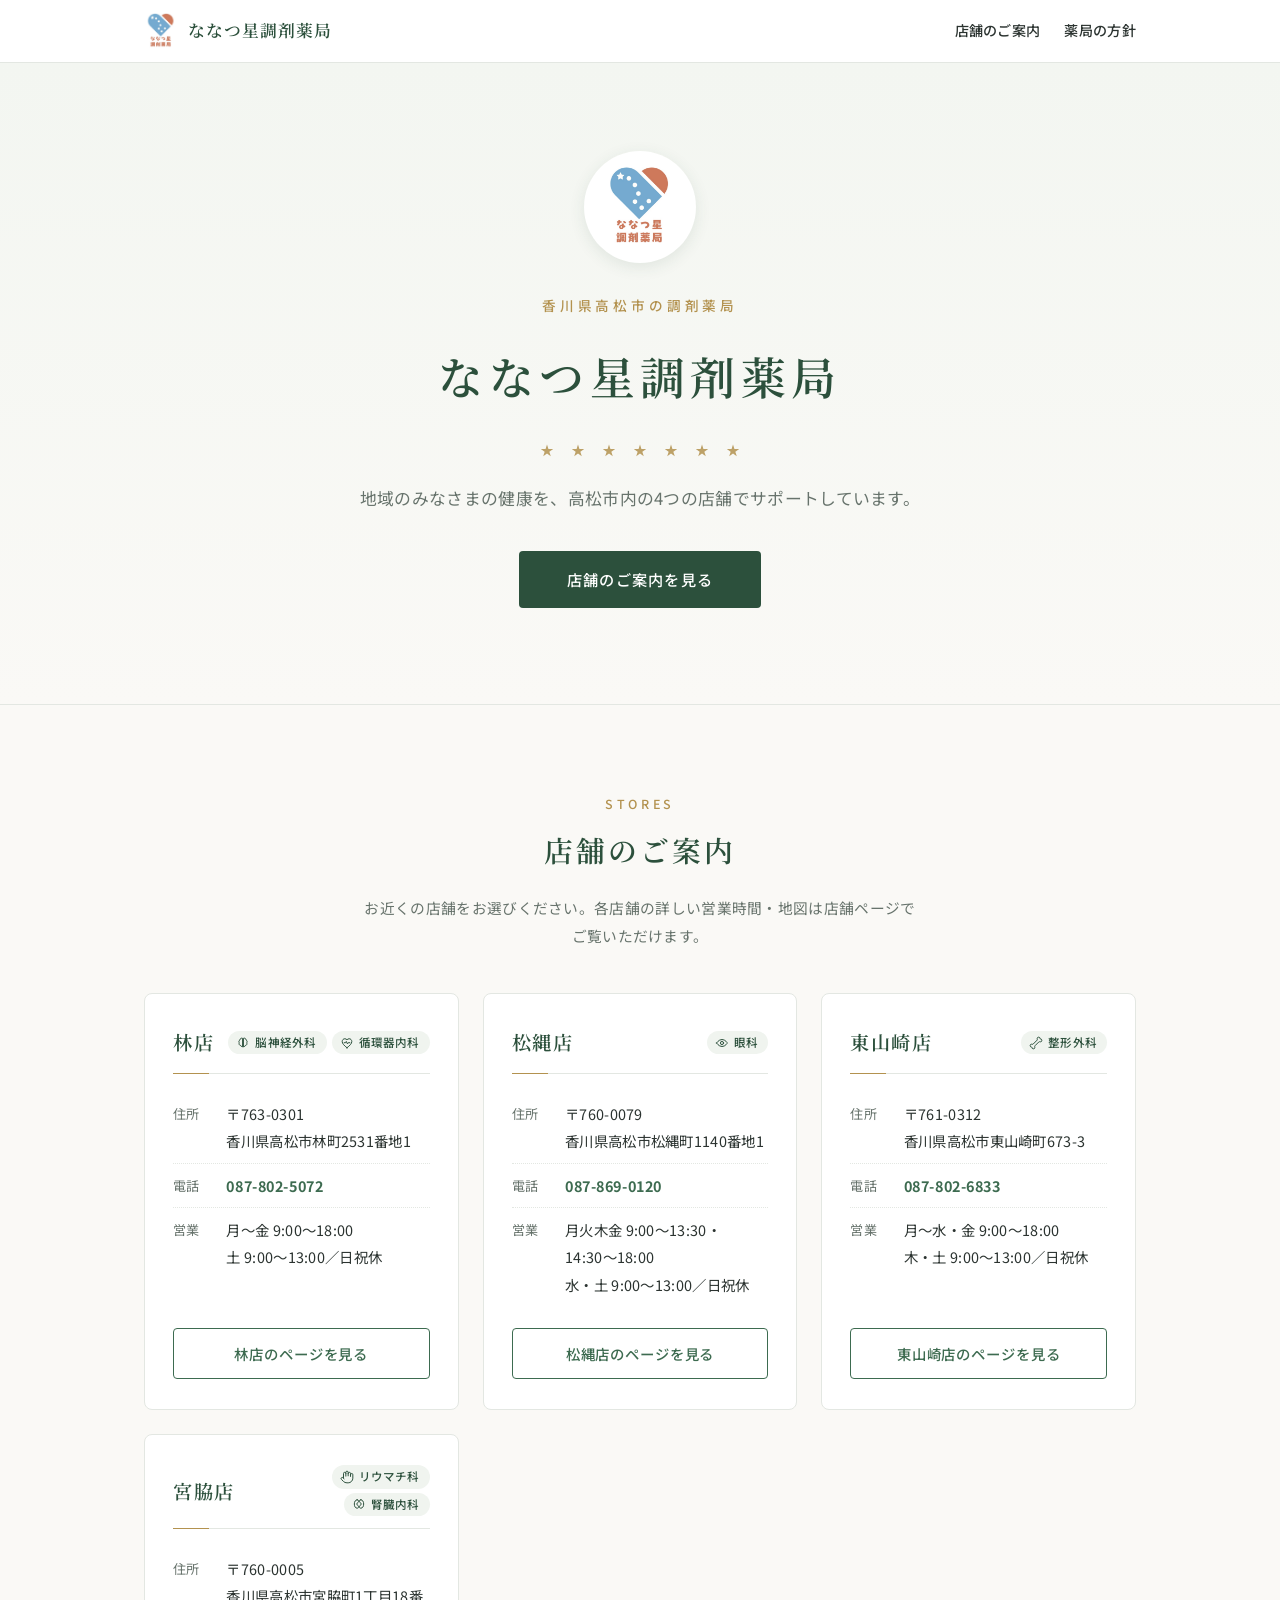
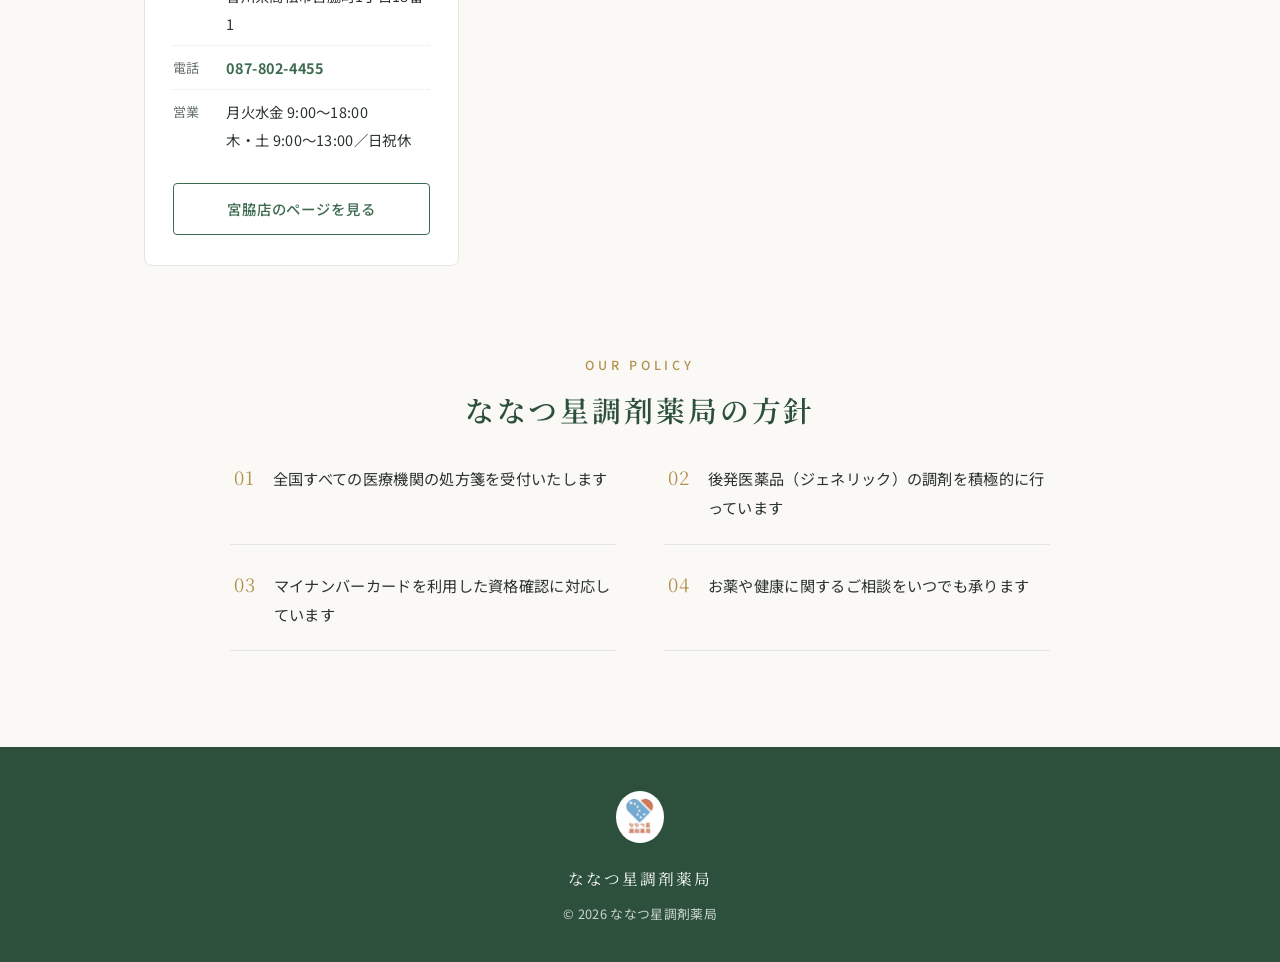
==== commit b8904897: "メニューと見出しを「お約束」から「薬局の方針」に変更 Co-Authored-By: Claude Fable 5 <noreply@anthropic.com>" ====
--- a/index.html
+++ b/index.html
@@ -82,7 +82,7 @@
       </a>
       <nav class="header-nav" aria-label="サイト内メニュー">
         <a href="#stores">店舗のご案内</a>
-        <a href="#promise">私たちのお約束</a>
+        <a href="#promise">薬局の方針</a>
       </nav>
     </div>
   </header>
@@ -177,8 +177,8 @@
 
     <section id="promise" class="promise-section">
       <div class="section-head">
-        <p class="section-en">OUR PROMISE</p>
-        <h2 class="section-title">ななつ星調剤薬局のお約束</h2>
+        <p class="section-en">OUR POLICY</p>
+        <h2 class="section-title">ななつ星調剤薬局の方針</h2>
       </div>
       <div class="promise-grid">
         <div class="promise-item">
--- a/style.css
+++ b/style.css
@@ -105,12 +105,12 @@
 .hero-stars {
   display: flex;
   justify-content: center;
-  gap: 14px;
+  gap: 18px;
   margin: 26px 0;
 }
 .hero-stars span {
-  width: 8px;
-  height: 8px;
+  width: 13px;
+  height: 13px;
   background: var(--gold);
   clip-path: polygon(50% 0%, 61% 35%, 98% 35%, 68% 57%, 79% 91%, 50% 70%, 21% 91%, 32% 57%, 2% 35%, 39% 35%);
   opacity: 0.85;
